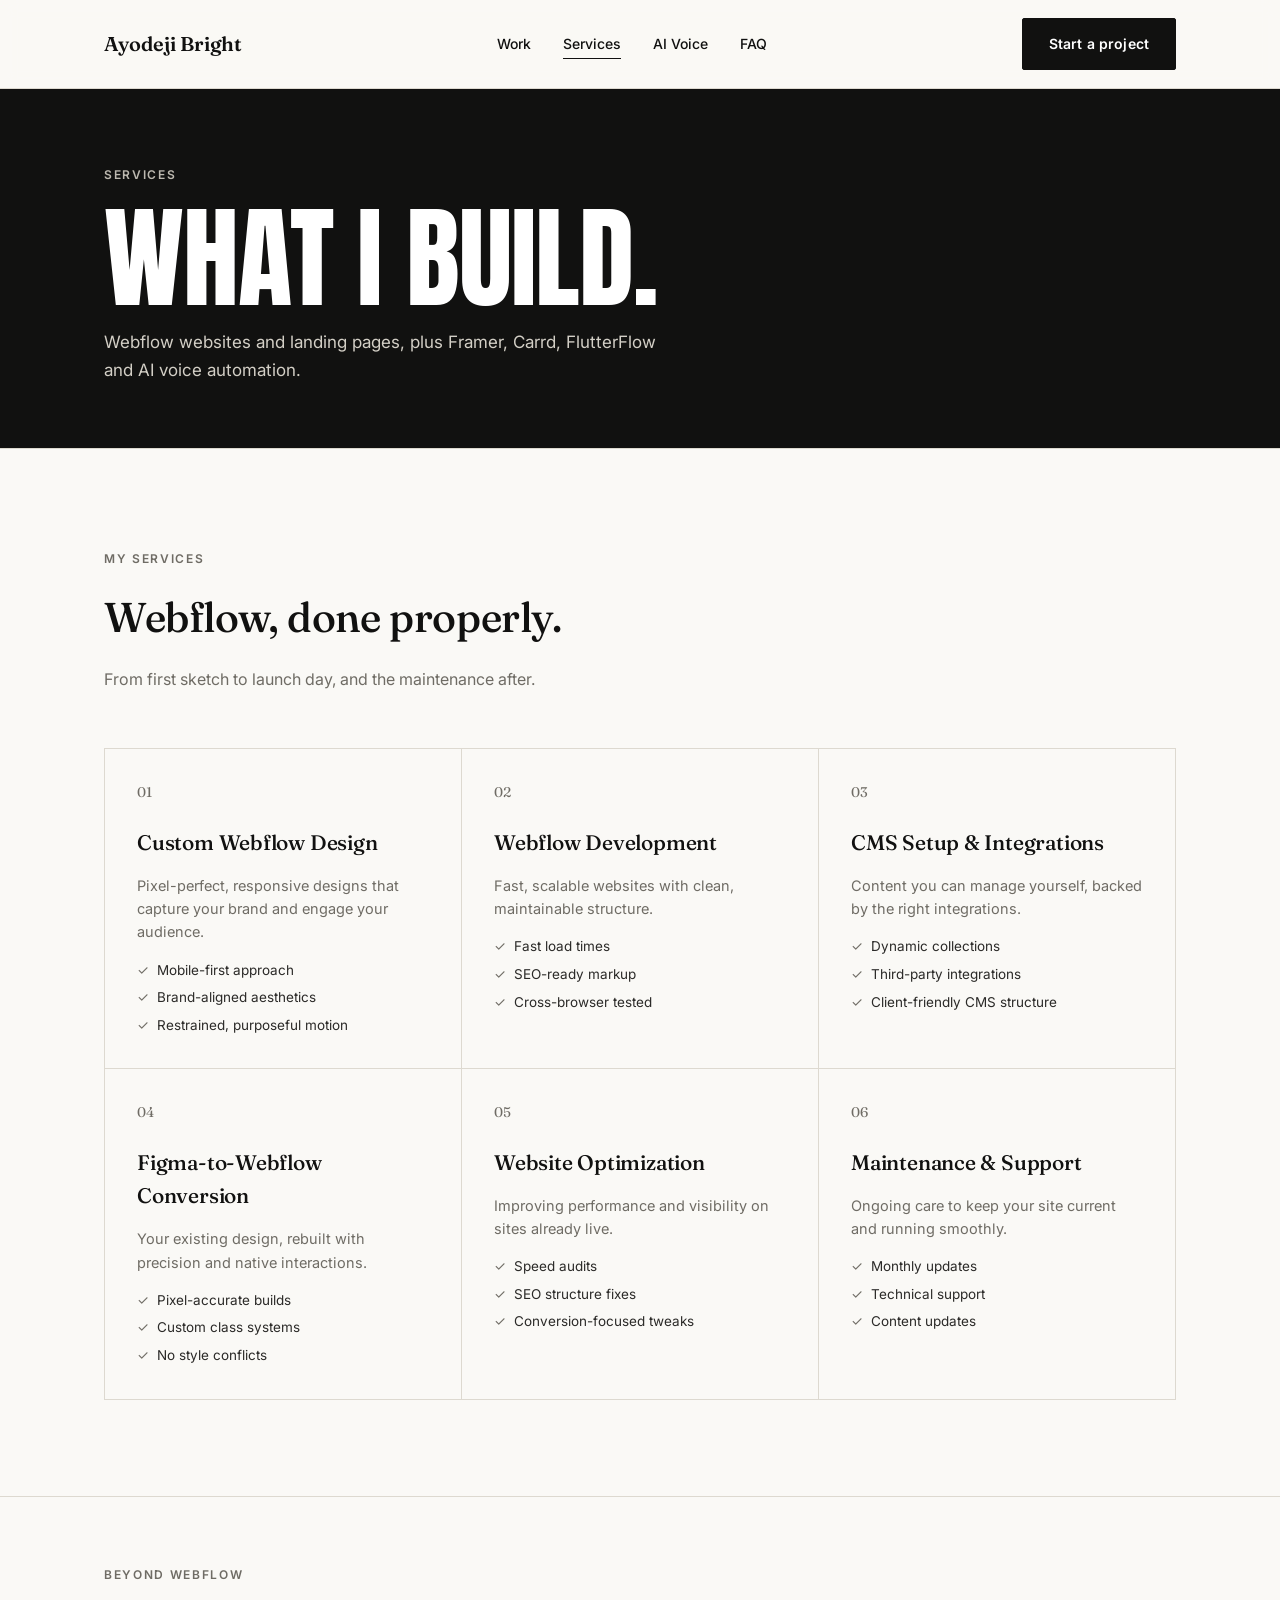
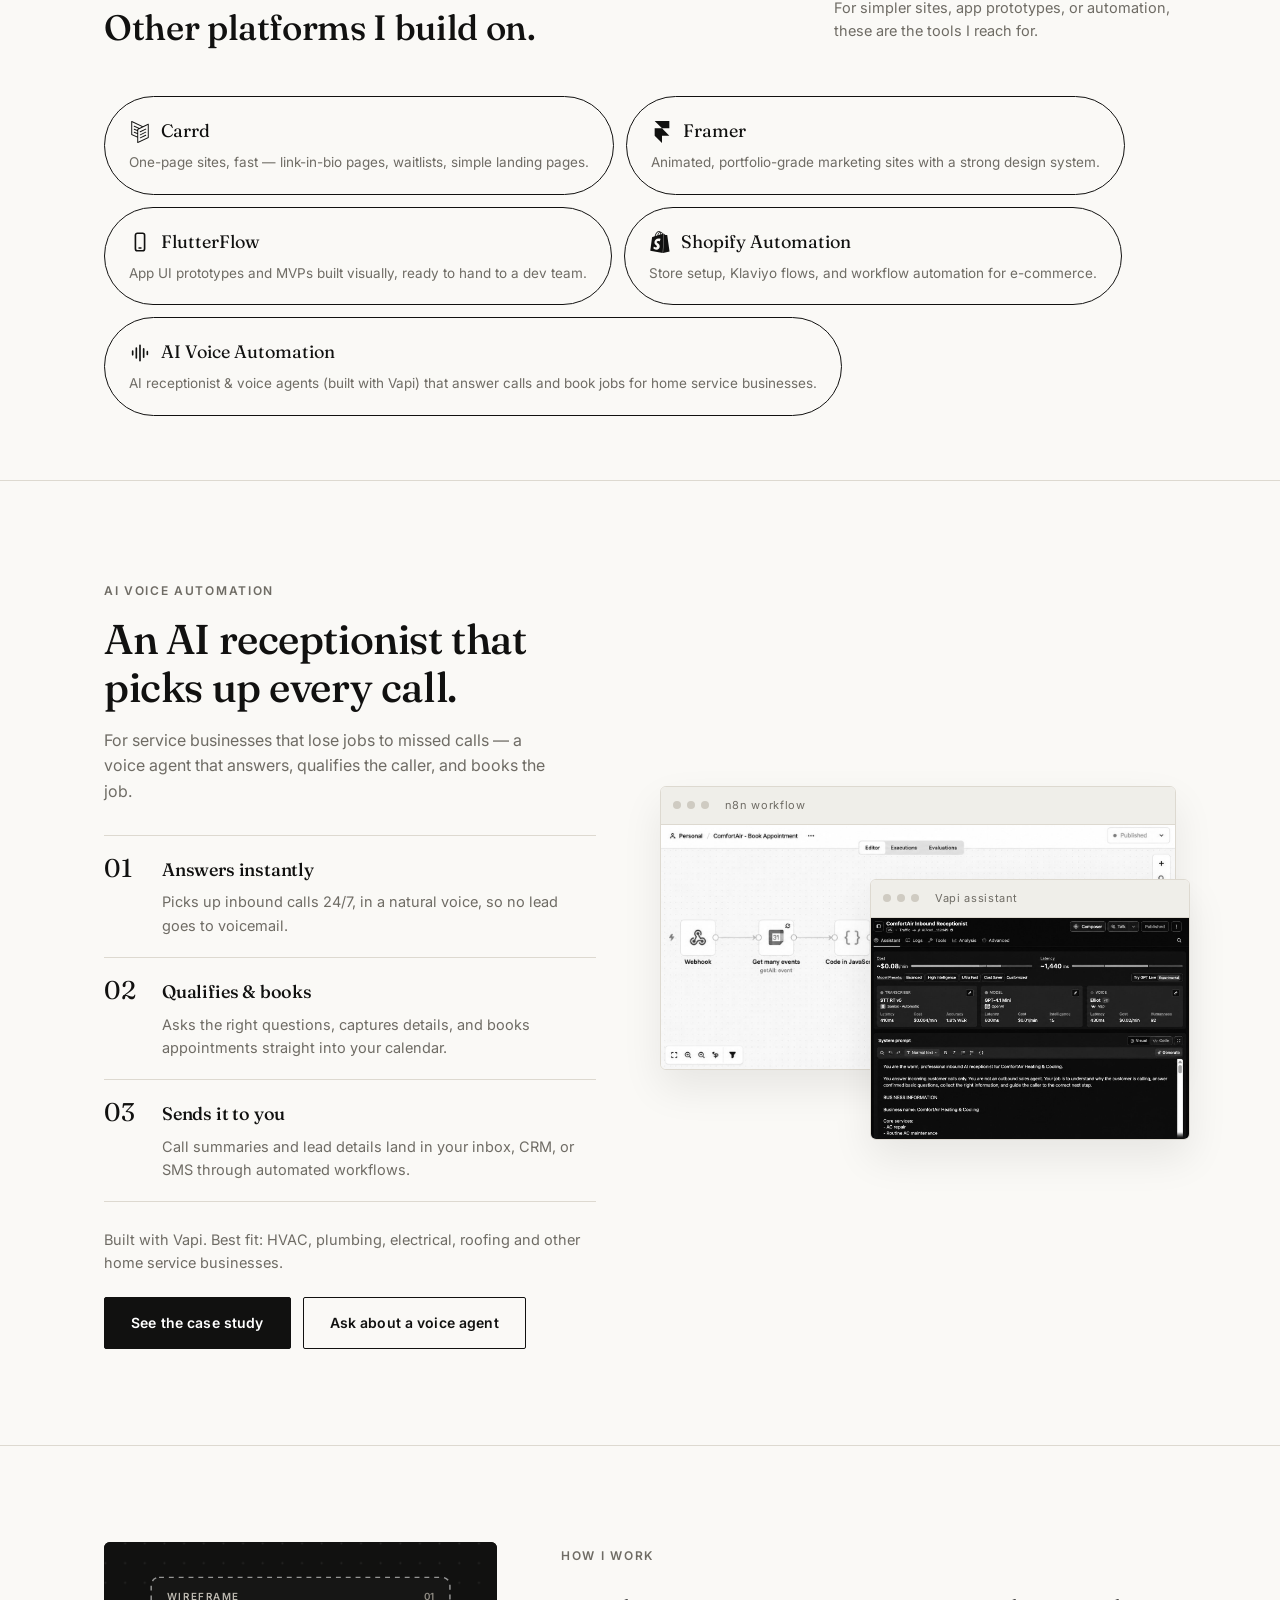
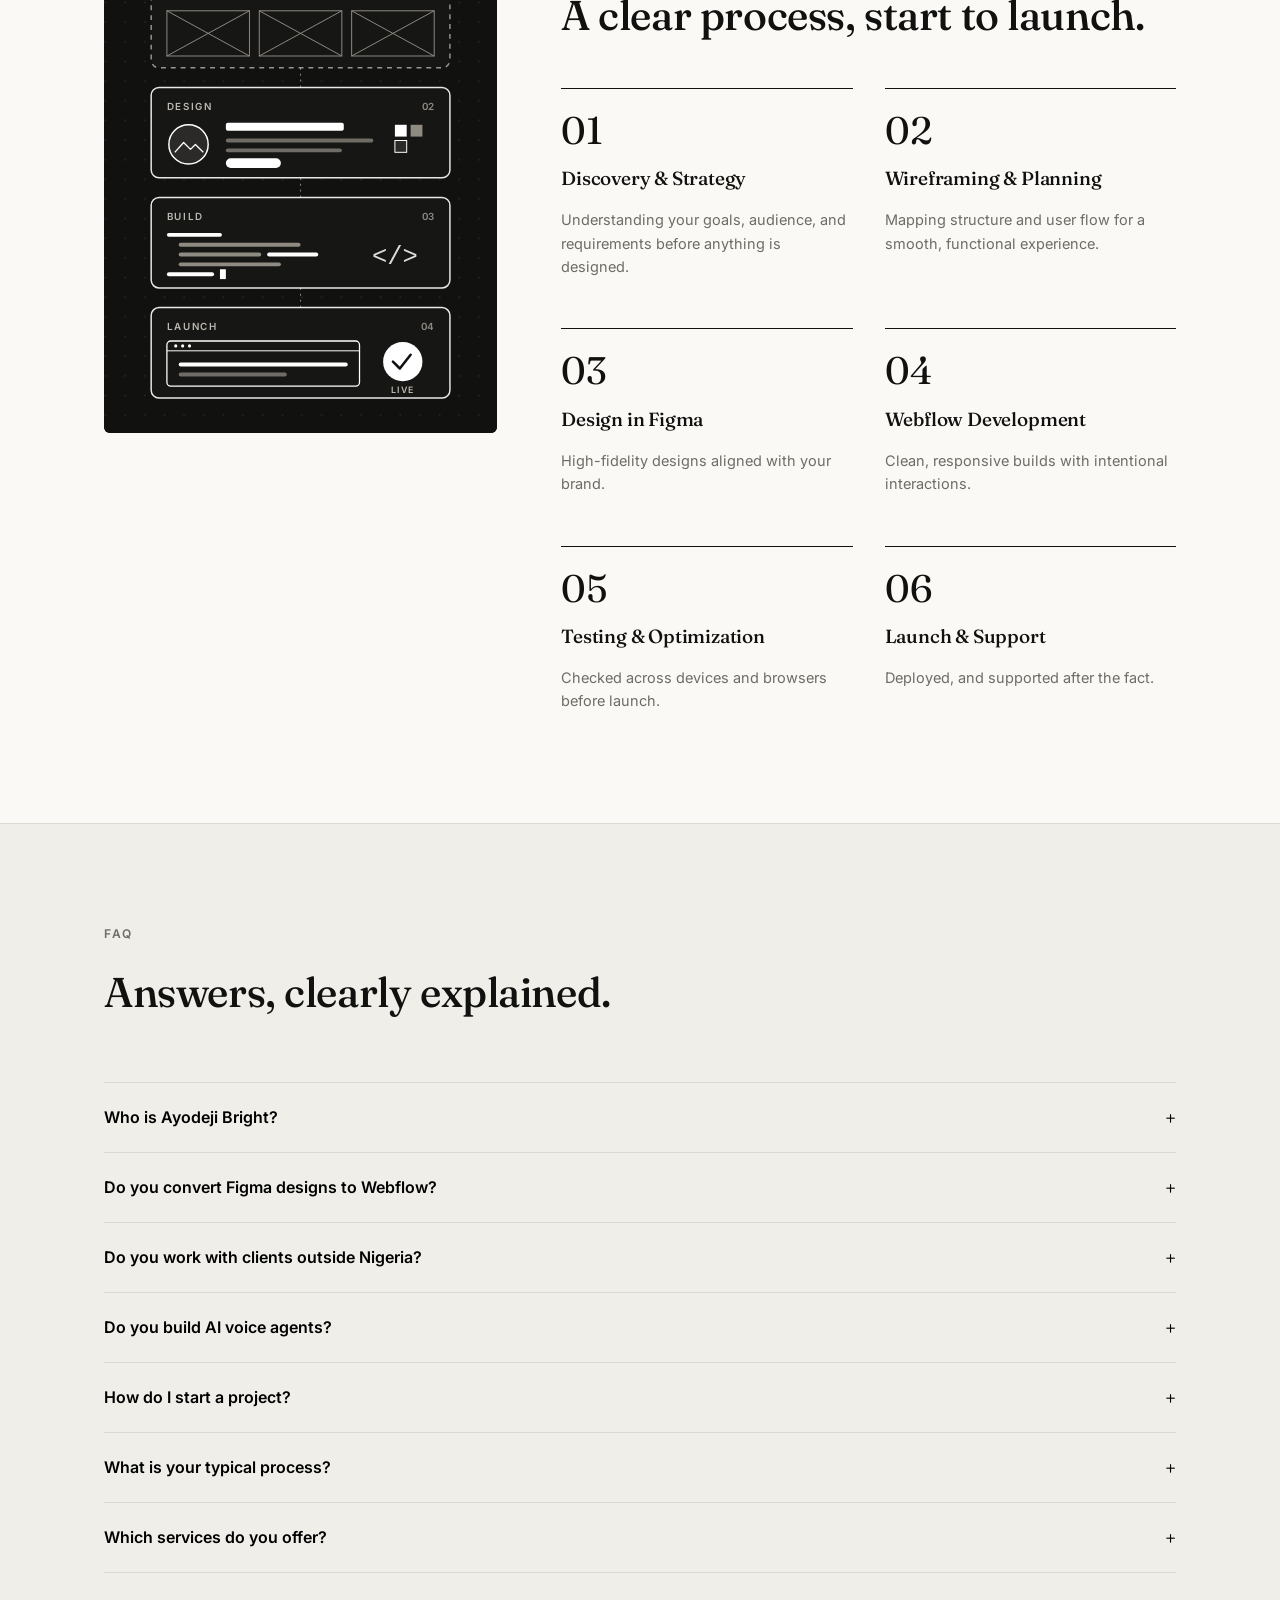
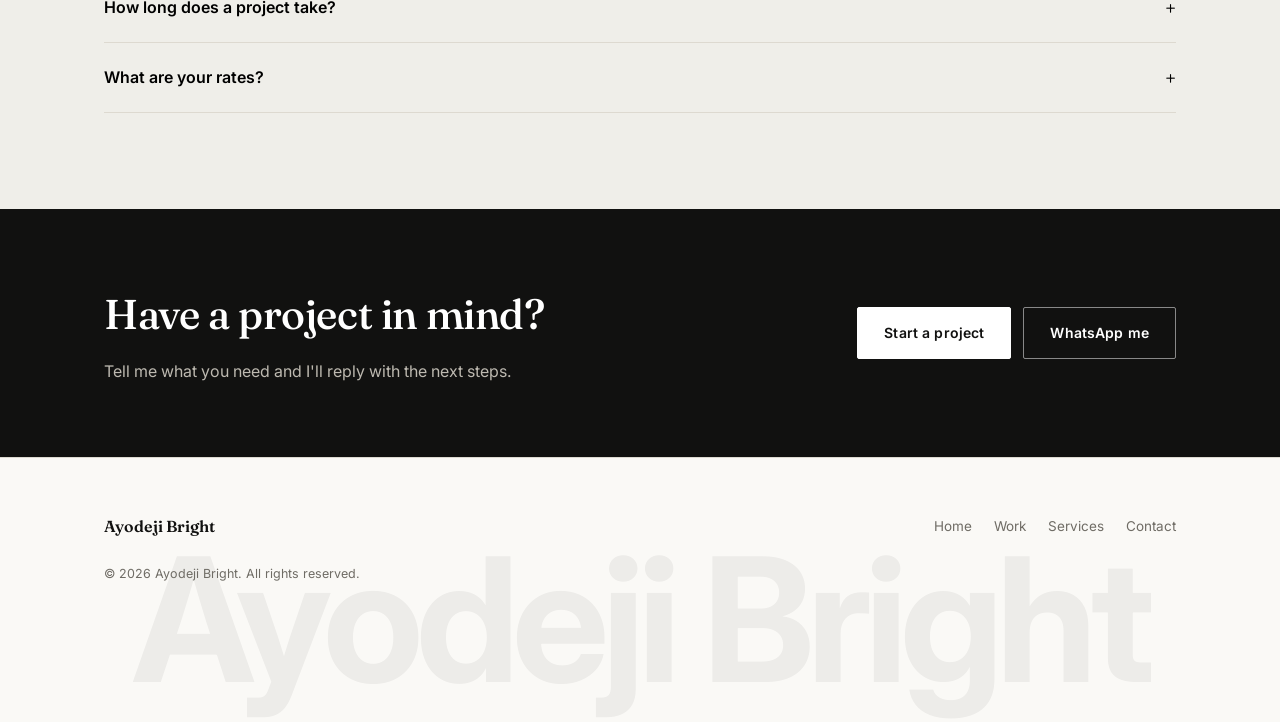
==== services.html @ dfafd5b3 "Add files via upload" ====
<!DOCTYPE html>
<html lang="en">
<head>
<meta charset="UTF-8">
<meta name="viewport" content="width=device-width, initial-scale=1.0">
<title>Services — Webflow, Framer, Carrd, FlutterFlow &amp; AI Voice | Ayodeji Bright</title>
<meta name="description" content="Webflow design and development, Figma-to-Webflow conversion, CMS builds, Framer, Carrd, FlutterFlow and AI voice automation by Ayodeji Bright.">
<link rel="preconnect" href="https://fonts.googleapis.com">
<link rel="preconnect" href="https://fonts.gstatic.com" crossorigin>
<link href="https://fonts.googleapis.com/css2?family=Fraunces:opsz,wght@9..144,400..600&family=Inter:wght@400;500;600;700&family=Anton&display=swap" rel="stylesheet">
<link rel="icon" type="image/svg+xml" href="assets/favicon.svg">
<meta property="og:type" content="website">
<meta property="og:title" content="Services — Webflow, Framer, Carrd, FlutterFlow &amp; AI Voice | Ayodeji Bright">
<meta property="og:description" content="Webflow design and development, Figma-to-Webflow conversion, CMS builds, Framer, Carrd, FlutterFlow and AI voice automation by Ayodeji Bright.">
<meta property="og:image" content="https://troost4910.github.io/Ayodeji-portfolio/assets/og-image.jpg">
<meta property="og:url" content="https://troost4910.github.io/Ayodeji-portfolio/services.html">
<meta name="twitter:card" content="summary_large_image">
<meta name="theme-color" content="#111110">
<link rel="canonical" href="https://troost4910.github.io/Ayodeji-portfolio/services.html">
<script type="application/ld+json">
{
  "@context": "https://schema.org",
  "@type": "FAQPage",
  "mainEntity": [
    {
      "@type": "Question",
      "name": "Who is Ayodeji Bright?",
      "acceptedAnswer": {
        "@type": "Answer",
        "text": "I'm Ayodeji Bright, a Webflow developer and web designer based in Lagos, Nigeria. I build responsive websites and landing pages, convert Figma designs to Webflow, and build AI voice receptionists with Vapi and n8n for service businesses."
      }
    },
    {
      "@type": "Question",
      "name": "Do you convert Figma designs to Webflow?",
      "acceptedAnswer": {
        "@type": "Answer",
        "text": "Yes. Figma-to-Webflow conversion is one of my main services. I rebuild designs as pixel-accurate, responsive Webflow sites with clean class structures and native interactions."
      }
    },
    {
      "@type": "Question",
      "name": "Do you work with clients outside Nigeria?",
      "acceptedAnswer": {
        "@type": "Answer",
        "text": "Yes. I'm based in Lagos, Nigeria, and work with clients around the world. Through Fiverr, I've worked with clients in the United States, Spain, Germany and the United Kingdom."
      }
    },
    {
      "@type": "Question",
      "name": "Do you build AI voice agents?",
      "acceptedAnswer": {
        "@type": "Answer",
        "text": "Yes. I build AI voice receptionists with Vapi and n8n that answer calls, check live availability in Google Calendar and book appointments. A case study is in the Selected Work section."
      }
    },
    {
      "@type": "Question",
      "name": "How do I start a project?",
      "acceptedAnswer": {
        "@type": "Answer",
        "text": "Reach out with your project details through the contact form or any platform below. I'll guide you through the next steps for a seamless kickoff."
      }
    },
    {
      "@type": "Question",
      "name": "What is your typical process?",
      "acceptedAnswer": {
        "@type": "Answer",
        "text": "Every project follows four stages: discovery, design, development, and launch — ensuring clarity and quality at each step."
      }
    },
    {
      "@type": "Question",
      "name": "Which services do you offer?",
      "acceptedAnswer": {
        "@type": "Answer",
        "text": "Webflow design, Figma-to-Webflow conversion, landing pages, and redesigns — plus Carrd, Framer, FlutterFlow and Shopify automation for other needs."
      }
    },
    {
      "@type": "Question",
      "name": "How long does a project take?",
      "acceptedAnswer": {
        "@type": "Answer",
        "text": "Timelines vary by scope, but most projects complete within 2–4 weeks. A clear schedule is provided upfront."
      }
    },
    {
      "@type": "Question",
      "name": "What are your rates?",
      "acceptedAnswer": {
        "@type": "Answer",
        "text": "Pricing is project-based and transparent. After discussing your needs, you'll get a detailed quote — no hidden fees."
      }
    }
  ]
}
</script>
<link rel="stylesheet" href="styles.css">
<script async src="https://www.googletagmanager.com/gtag/js?id=G-TLRG5B1DLZ"></script>
<script>
  window.dataLayer = window.dataLayer || [];
  function gtag(){dataLayer.push(arguments);}
  gtag('js', new Date());
  gtag('config', 'G-TLRG5B1DLZ');
</script>
</head>
<body>
<div class="progress" id="progress"></div>
<nav class="nav" id="nav">
  <div class="nav-inner">
    <a href="index.html" class="brand">Ayodeji Bright</a>
    <div class="nav-links" id="nav-links">
      <a href="work.html">Work</a>
      <a href="services.html" class="active" aria-current="page">Services</a>
      <a href="services.html#ai-voice">AI Voice</a>
      <a href="services.html#faq">FAQ</a>
    </div>
    <div class="nav-cta">
      <a href="index.html#contact" class="btn btn-primary">Start a project</a>
      <button class="nav-toggle" id="nav-toggle" aria-label="Open menu" aria-expanded="false"><span></span><span></span></button>
    </div>
  </div>
</nav>
<header class="page-head">
  <div class="container">
    <span class="eyebrow">Services</span>
    <h1>What I build.</h1>
    <p>Webflow websites and landing pages, plus Framer, Carrd, FlutterFlow and AI voice automation.</p>
  </div>
</header>
<section class="border-top reveal" id="services">
  <div class="container">
    <div class="section-head">
      <span class="eyebrow">My Services</span>
      <h2>Webflow, done properly.</h2>
      <p>From first sketch to launch day, and the maintenance after.</p>
    </div>
    <div class="services-grid">
      <div class="service-card">
        <h3>Custom Webflow Design</h3>
        <p>Pixel-perfect, responsive designs that capture your brand and engage your audience.</p>
        <ul><li>Mobile-first approach</li><li>Brand-aligned aesthetics</li><li>Restrained, purposeful motion</li></ul>
      </div>
      <div class="service-card">
        <h3>Webflow Development</h3>
        <p>Fast, scalable websites with clean, maintainable structure.</p>
        <ul><li>Fast load times</li><li>SEO-ready markup</li><li>Cross-browser tested</li></ul>
      </div>
      <div class="service-card">
        <h3>CMS Setup &amp; Integrations</h3>
        <p>Content you can manage yourself, backed by the right integrations.</p>
        <ul><li>Dynamic collections</li><li>Third-party integrations</li><li>Client-friendly CMS structure</li></ul>
      </div>
      <div class="service-card">
        <h3>Figma&#8209;to&#8209;Webflow Conversion</h3>
        <p>Your existing design, rebuilt with precision and native interactions.</p>
        <ul><li>Pixel-accurate builds</li><li>Custom class systems</li><li>No style conflicts</li></ul>
      </div>
      <div class="service-card">
        <h3>Website Optimization</h3>
        <p>Improving performance and visibility on sites already live.</p>
        <ul><li>Speed audits</li><li>SEO structure fixes</li><li>Conversion-focused tweaks</li></ul>
      </div>
      <div class="service-card">
        <h3>Maintenance &amp; Support</h3>
        <p>Ongoing care to keep your site current and running smoothly.</p>
        <ul><li>Monthly updates</li><li>Technical support</li><li>Content updates</li></ul>
      </div>
    </div>
  </div>
</section>

<section class="secondary-wrap reveal" id="platforms">
  <div class="container">
    <div class="secondary-head">
      <div>
        <span class="eyebrow">Beyond Webflow</span>
        <h2 style="margin-top:14px; font-size:clamp(1.6rem,3vw,2.2rem);">Other platforms I build on.</h2>
      </div>
      <p style="color:var(--graphite); max-width:38ch; font-size:14.5px;">For simpler sites, app prototypes, or automation, these are the tools I reach for.</p>
    </div>
    <div class="chip-row">
      <div class="chip"><span class="platform"><svg class="plat-icon" viewBox="0 0 24 24" fill="currentColor" aria-hidden="true"><path d="M21.2539 18.4207 9.7457 23.9469a.5163.5163 0 0 1-.23.0531.5491.5491 0 0 1-.2832-.0796.5289.5289 0 0 1-.2478-.4513v-5.4732l-6.2165-2.6016c-.199-.084-.3274-.2743-.3274-.4911V.5324c0-.1814.093-.354.2478-.4513.1549-.0974.3495-.1062.5132-.031l11.964 5.743 5.6323-2.7034c.1638-.0796.3584-.0663.5133.031a.5289.5289 0 0 1 .2478.4513v14.3708c-.004.2036-.1195.3894-.3053.4779zM3.5027 1.3774v13.1718l5.482 2.2964v-2.646L5.538 12.8105c-.2699-.1106-.4026-.4203-.2965-.6902.1107-.2743.4204-.4027.6903-.2965l3.0529 1.23v-2.1724L5.538 9.492c-.2699-.1106-.4026-.4203-.2965-.6902.1107-.2743.4204-.4026.6903-.2965l3.0529 1.23v-.6326c0-.2036.115-.3894.3009-.4779l.7875-.3805-4.5617-2.0751c-.2654-.1195-.3849-.438-.2654-.7035.1194-.2655.438-.385.7035-.2655l5.367 2.4468 2.6148-1.2566zM20.493 4.4171 10.0466 9.4345v13.1939l10.4463-5.0219zm-8.4509 6.8668 5.9864-2.8936a.5279.5279 0 0 1 .708.2478c.1282.2654.0176.584-.2478.7079l-5.9864 2.8936a.5448.5448 0 0 1-.23.0531c-.1992 0-.385-.1106-.478-.3008-.1238-.261-.0132-.5797.2478-.708zm0 3.3184 5.9864-2.8936a.5279.5279 0 0 1 .708.2478c.1282.2654.0176.584-.2478.7079l-5.9864 2.8936a.5448.5448 0 0 1-.23.0531c-.1992 0-.385-.1106-.478-.3009-.1238-.2654-.0132-.5796.2478-.7079zm0 3.314 5.9864-2.8936a.5279.5279 0 0 1 .708.2477c.1282.2655.0176.584-.2478.708l-5.9864 2.8936a.5448.5448 0 0 1-.23.053c-.1992 0-.385-.1105-.478-.3008-.1238-.261-.0132-.5796.2478-.708z"/></svg>Carrd</span><p>One-page sites, fast — link-in-bio pages, waitlists, simple landing pages.</p></div>
      <div class="chip"><span class="platform"><svg class="plat-icon" viewBox="0 0 24 24" fill="currentColor" aria-hidden="true"><path d="M4 0h16v8h-8zM4 8h8l8 8H4zM4 16h8v8z"/></svg>Framer</span><p>Animated, portfolio-grade marketing sites with a strong design system.</p></div>
      <div class="chip"><span class="platform"><svg class="plat-icon" viewBox="0 0 24 24" fill="none" stroke="currentColor" stroke-width="1.8" stroke-linecap="round" stroke-linejoin="round" aria-hidden="true"><rect x="7" y="2.5" width="10" height="19" rx="2.2"/><path d="M11 18.5h2"/></svg>FlutterFlow</span><p>App UI prototypes and MVPs built visually, ready to hand to a dev team.</p></div>
      <div class="chip"><span class="platform"><svg class="plat-icon" viewBox="0 0 24 24" fill="currentColor" aria-hidden="true"><path d="M15.337 23.979l7.216-1.561s-2.604-17.613-2.625-17.73c-.018-.116-.114-.192-.211-.192s-1.929-.136-1.929-.136-1.275-1.274-1.439-1.411c-.045-.037-.075-.057-.121-.074l-.914 21.104h.023zM11.71 11.305s-.81-.424-1.774-.424c-1.447 0-1.504.906-1.504 1.141 0 1.232 3.24 1.715 3.24 4.629 0 2.295-1.44 3.76-3.406 3.76-2.354 0-3.54-1.465-3.54-1.465l.646-2.086s1.245 1.066 2.28 1.066c.675 0 .975-.545.975-.932 0-1.619-2.654-1.694-2.654-4.359-.034-2.237 1.571-4.416 4.827-4.416 1.257 0 1.875.361 1.875.361l-.945 2.715-.02.01zM11.17.83c.136 0 .271.038.405.135-.984.465-2.064 1.639-2.508 3.992-.656.213-1.293.405-1.889.578C7.697 3.75 8.951.84 11.17.84V.83zm1.235 2.949v.135c-.754.232-1.583.484-2.394.736.466-1.777 1.333-2.645 2.085-2.971.193.501.309 1.176.309 2.1zm.539-2.234c.694.074 1.141.867 1.429 1.755-.349.114-.735.231-1.158.366v-.252c0-.752-.096-1.371-.271-1.871v.002zm2.992 1.289c-.02 0-.06.021-.078.021s-.289.075-.714.21c-.423-1.233-1.176-2.37-2.508-2.37h-.115C12.135.209 11.669 0 11.265 0 8.159 0 6.675 3.877 6.21 5.846c-1.194.365-2.063.636-2.16.674-.675.213-.694.232-.772.87-.075.462-1.83 14.063-1.83 14.063L15.009 24l.927-21.166z"/></svg>Shopify Automation</span><p>Store setup, Klaviyo flows, and workflow automation for e-commerce.</p></div>
      <div class="chip"><span class="platform"><svg class="plat-icon" viewBox="0 0 24 24" fill="none" stroke="currentColor" stroke-width="1.8" stroke-linecap="round" stroke-linejoin="round" aria-hidden="true"><path d="M4 10v4M8 6.5v11M12 3.5v17M16 7.5v9M20 10.5v3"/></svg>AI Voice Automation</span><p>AI receptionist &amp; voice agents (built with Vapi) that answer calls and book jobs for home service businesses.</p></div>
    </div>
  </div>
</section>

<section class="reveal" id="ai-voice">
  <div class="container ai-grid">
    <div class="ai-copy">
      <span class="eyebrow">AI Voice Automation</span>
      <h2>An AI receptionist that picks up every call.</h2>
      <p class="ai-lead">For service businesses that lose jobs to missed calls — a voice agent that answers, qualifies the caller, and books the job.</p>
      <div class="ai-steps">
        <div class="ai-step"><span class="idx">01</span><div><h3>Answers instantly</h3><p>Picks up inbound calls 24/7, in a natural voice, so no lead goes to voicemail.</p></div></div>
        <div class="ai-step"><span class="idx">02</span><div><h3>Qualifies &amp; books</h3><p>Asks the right questions, captures details, and books appointments straight into your calendar.</p></div></div>
        <div class="ai-step"><span class="idx">03</span><div><h3>Sends it to you</h3><p>Call summaries and lead details land in your inbox, CRM, or SMS through automated workflows.</p></div></div>
      </div>
      <p class="ai-note">Built with Vapi. Best fit: HVAC, plumbing, electrical, roofing and other home service businesses.</p>
      <div class="ai-actions">
        <a href="work/ai-voice-receptionist.html" class="btn btn-primary">See the case study</a>
        <a href="index.html#contact" class="btn btn-ghost">Ask about a voice agent</a>
      </div>
    </div>
    <div class="ai-visual">
      <figure class="win win-main">
        <div class="win-bar"><i></i><i></i><i></i><span>n8n workflow</span></div>
        <img src="assets/aivoice-n8n.jpg" alt="n8n booking workflow for the AI voice receptionist" width="1400" height="664" loading="lazy" decoding="async">
      </figure>
      <figure class="win win-side">
        <div class="win-bar"><i></i><i></i><i></i><span>Vapi assistant</span></div>
        <img src="assets/aivoice-vapi.jpg" alt="Vapi assistant settings for the AI voice receptionist" width="1200" height="833" loading="lazy" decoding="async">
      </figure>
    </div>
  </div>
</section>

<section class="border-top reveal" id="process">
  <div class="container process-wrap">
    <div class="process-visual">
    <svg viewBox="0 0 400 500" role="img" aria-label="Illustration of the four stages of a build: wireframe, design, code and launch" xmlns="http://www.w3.org/2000/svg">
    <defs><pattern id="dots" width="20" height="20" patternUnits="userSpaceOnUse"><circle cx="1.5" cy="1.5" r="1" fill="#ffffff" fill-opacity=".09"/></pattern></defs>
    <rect width="400" height="500" fill="#111110"/><rect width="400" height="500" fill="url(#dots)"/>
    <path d="M200 128V148" stroke="#ffffff" stroke-opacity=".5" stroke-dasharray="2 4"/><path d="M200 240V260" stroke="#ffffff" stroke-opacity=".5" stroke-dasharray="2 4"/><path d="M200 352V372" stroke="#ffffff" stroke-opacity=".5" stroke-dasharray="2 4"/>
    
    <g transform="translate(0,36)">
      <rect x="48" y="0" width="304" height="92" rx="8" fill="#161615" stroke="#ffffff" stroke-opacity="0.55" stroke-width="1.5" stroke-dasharray="5 5"/>
      <text x="64" y="23" fill="#bdb9b0" font-family="Inter,Arial,sans-serif" font-size="10" font-weight="600" letter-spacing="1.6">WIREFRAME</text>
      <text x="336" y="23" fill="#8f8b83" font-family="Inter,Arial,sans-serif" font-size="10" font-weight="600" text-anchor="end">01</text>
      <g stroke="#8f8b83" stroke-width="1" fill="none"><rect x="64" y="34" width="84" height="46"/><path d="M64 34L148 80M148 34L64 80"/></g><g stroke="#8f8b83" stroke-width="1" fill="none"><rect x="158" y="34" width="84" height="46"/><path d="M158 34L242 80M242 34L158 80"/></g><g stroke="#8f8b83" stroke-width="1" fill="none"><rect x="252" y="34" width="84" height="46"/><path d="M252 34L336 80M336 34L252 80"/></g>
    </g>
    
    <g transform="translate(0,148)">
      <rect x="48" y="0" width="304" height="92" rx="8" fill="#161615" stroke="#ffffff" stroke-opacity="0.9" stroke-width="1.5"/>
      <text x="64" y="23" fill="#bdb9b0" font-family="Inter,Arial,sans-serif" font-size="10" font-weight="600" letter-spacing="1.6">DESIGN</text>
      <text x="336" y="23" fill="#8f8b83" font-family="Inter,Arial,sans-serif" font-size="10" font-weight="600" text-anchor="end">02</text>
      
      <circle cx="86" cy="58" r="20" fill="#2b2a28" stroke="#ffffff" stroke-width="1.5"/>
      <path d="M72 66l9-10 7 7 5-5 8 8" fill="none" stroke="#ffffff" stroke-width="1.3" stroke-linejoin="round"/>
      <rect x="124" y="36" width="120" height="8" rx="2" fill="#ffffff"/>
      <rect x="124" y="52" width="150" height="4" rx="2" fill="#6f6c65"/>
      <rect x="124" y="62" width="118" height="4" rx="2" fill="#6f6c65"/>
      <rect x="124" y="72" width="56" height="10" rx="5" fill="#ffffff"/>
      <rect x="296" y="38" width="12" height="12" fill="#ffffff"/>
      <rect x="312" y="38" width="12" height="12" fill="#8f8b83"/>
      <rect x="296" y="54" width="12" height="12" fill="#2b2a28" stroke="#ffffff" stroke-width="1"/>
    </g>
    
    <g transform="translate(0,260)">
      <rect x="48" y="0" width="304" height="92" rx="8" fill="#161615" stroke="#ffffff" stroke-opacity="0.9" stroke-width="1.5"/>
      <text x="64" y="23" fill="#bdb9b0" font-family="Inter,Arial,sans-serif" font-size="10" font-weight="600" letter-spacing="1.6">BUILD</text>
      <text x="336" y="23" fill="#8f8b83" font-family="Inter,Arial,sans-serif" font-size="10" font-weight="600" text-anchor="end">03</text>
      
      <rect x="64" y="36" width="56" height="4" rx="2" fill="#ffffff"/>
      <rect x="76" y="46" width="124" height="4" rx="2" fill="#8f8b83"/>
      <rect x="76" y="56" width="84" height="4" rx="2" fill="#8f8b83"/><rect x="166" y="56" width="52" height="4" rx="2" fill="#ffffff"/>
      <rect x="76" y="66" width="104" height="4" rx="2" fill="#8f8b83"/>
      <rect x="64" y="76" width="48" height="4" rx="2" fill="#ffffff"/><rect x="118" y="73" width="6" height="10" fill="#ffffff"/>
      <text x="296" y="68" fill="#ffffff" font-family="Menlo,Consolas,monospace" font-size="26" text-anchor="middle" opacity=".85">&lt;/&gt;</text>
    </g>
    
    <g transform="translate(0,372)">
      <rect x="48" y="0" width="304" height="92" rx="8" fill="#161615" stroke="#ffffff" stroke-opacity="0.9" stroke-width="1.5"/>
      <text x="64" y="23" fill="#bdb9b0" font-family="Inter,Arial,sans-serif" font-size="10" font-weight="600" letter-spacing="1.6">LAUNCH</text>
      <text x="336" y="23" fill="#8f8b83" font-family="Inter,Arial,sans-serif" font-size="10" font-weight="600" text-anchor="end">04</text>
      
      <rect x="64" y="34" width="196" height="46" rx="4" fill="none" stroke="#ffffff" stroke-width="1.3"/>
      <path d="M64 44h196" stroke="#ffffff" stroke-width="1"/>
      <circle cx="73" cy="39" r="1.6" fill="#ffffff"/><circle cx="80" cy="39" r="1.6" fill="#ffffff"/><circle cx="87" cy="39" r="1.6" fill="#ffffff"/>
      <rect x="76" y="56" width="172" height="4" rx="2" fill="#ffffff"/>
      <rect x="76" y="66" width="110" height="4" rx="2" fill="#6f6c65"/>
      <circle cx="304" cy="55" r="20" fill="#ffffff"/>
      <path d="M294 55l7 7 11-14" fill="none" stroke="#111110" stroke-width="2.6" stroke-linecap="round" stroke-linejoin="round"/>
      <text x="304" y="87" fill="#bdb9b0" font-family="Inter,Arial,sans-serif" font-size="9" font-weight="600" letter-spacing="1.4" text-anchor="middle">LIVE</text>
    </g>
  </svg>
    </div>
    <div>
      <div class="section-head">
        <span class="eyebrow">How I Work</span>
        <h2>A clear process, start to launch.</h2>
      </div>
      <div class="process-grid p-premium">
        <div class="process-step"><span class="idx">01</span><h3>Discovery &amp; Strategy</h3><p>Understanding your goals, audience, and requirements before anything is designed.</p></div>
        <div class="process-step"><span class="idx">02</span><h3>Wireframing &amp; Planning</h3><p>Mapping structure and user flow for a smooth, functional experience.</p></div>
        <div class="process-step"><span class="idx">03</span><h3>Design in Figma</h3><p>High-fidelity designs aligned with your brand.</p></div>
        <div class="process-step"><span class="idx">04</span><h3>Webflow Development</h3><p>Clean, responsive builds with intentional interactions.</p></div>
        <div class="process-step"><span class="idx">05</span><h3>Testing &amp; Optimization</h3><p>Checked across devices and browsers before launch.</p></div>
        <div class="process-step"><span class="idx">06</span><h3>Launch &amp; Support</h3><p>Deployed, and supported after the fact.</p></div>
      </div>
    </div>
  </div>
</section>

<section class="bg-dim border-top reveal" id="faq">
  <div class="container">
    <div class="section-head">
      <span class="eyebrow">FAQ</span>
      <h2>Answers, clearly explained.</h2>
    </div>
    <div class="faq-list">
      <div class="faq-item">
        <button class="faq-q">Who is Ayodeji Bright?<span class="plus">+</span></button>
        <div class="faq-a"><p>I'm Ayodeji Bright, a Webflow developer and web designer based in Lagos, Nigeria. I build responsive websites and landing pages, convert Figma designs to Webflow, and build AI voice receptionists with Vapi and n8n for service businesses.</p></div>
      </div>
      <div class="faq-item">
        <button class="faq-q">Do you convert Figma designs to Webflow?<span class="plus">+</span></button>
        <div class="faq-a"><p>Yes. Figma-to-Webflow conversion is one of my main services. I rebuild designs as pixel-accurate, responsive Webflow sites with clean class structures and native interactions.</p></div>
      </div>
      <div class="faq-item">
        <button class="faq-q">Do you work with clients outside Nigeria?<span class="plus">+</span></button>
        <div class="faq-a"><p>Yes. I'm based in Lagos, Nigeria, and work with clients around the world. Through Fiverr, I've worked with clients in the United States, Spain, Germany and the United Kingdom.</p></div>
      </div>
      <div class="faq-item">
        <button class="faq-q">Do you build AI voice agents?<span class="plus">+</span></button>
        <div class="faq-a"><p>Yes. I build AI voice receptionists with Vapi and n8n that answer calls, check live availability in Google Calendar and book appointments. A case study is in the Selected Work section.</p></div>
      </div>
      <div class="faq-item">
        <button class="faq-q">How do I start a project?<span class="plus">+</span></button>
        <div class="faq-a"><p>Reach out with your project details through the contact form or any platform below. I'll guide you through the next steps for a seamless kickoff.</p></div>
      </div>
      <div class="faq-item">
        <button class="faq-q">What is your typical process?<span class="plus">+</span></button>
        <div class="faq-a"><p>Every project follows four stages: discovery, design, development, and launch — ensuring clarity and quality at each step.</p></div>
      </div>
      <div class="faq-item">
        <button class="faq-q">Which services do you offer?<span class="plus">+</span></button>
        <div class="faq-a"><p>Webflow design, Figma-to-Webflow conversion, landing pages, and redesigns — plus Carrd, Framer, FlutterFlow and Shopify automation for other needs.</p></div>
      </div>
      <div class="faq-item">
        <button class="faq-q">How long does a project take?<span class="plus">+</span></button>
        <div class="faq-a"><p>Timelines vary by scope, but most projects complete within 2–4 weeks. A clear schedule is provided upfront.</p></div>
      </div>
      <div class="faq-item">
        <button class="faq-q">What are your rates?<span class="plus">+</span></button>
        <div class="faq-a"><p>Pricing is project-based and transparent. After discussing your needs, you'll get a detailed quote — no hidden fees.</p></div>
      </div>
    </div>
  </div>
</section>

<section class="cta-band reveal">
  <div class="container cta-inner">
    <div>
      <h2>Have a project in mind?</h2>
      <p>Tell me what you need and I'll reply with the next steps.</p>
    </div>
    <div class="cta-actions">
      <a href="index.html#contact" class="btn cta-primary">Start a project</a>
      <a href="https://wa.me/2348079974050?text=Hi%20Ayodeji%2C%20I%20saw%20your%20portfolio%20and%20I%27d%20like%20to%20discuss%20a%20project." class="btn cta-ghost" target="_blank" rel="noopener">WhatsApp me</a>
    </div>
  </div>
</section>

<footer>
  <div class="footer-main">
    <div class="container">
      <div class="footer-row">
        <span class="brand" style="font-size:16px;">Ayodeji Bright</span>
        <div class="footer-links">
          <a href="index.html">Home</a>
          <a href="work.html">Work</a>
          <a href="services.html">Services</a>
          <a href="index.html#contact">Contact</a>
        </div>
      </div>
      <p class="footer-copy">© 2026 Ayodeji Bright. All rights reserved.</p>
    </div>
    <div class="footer-name" aria-hidden="true">Ayodeji Bright</div>
  </div>
</footer>

<a href="https://wa.me/2348079974050?text=Hi%20Ayodeji%2C%20I%20saw%20your%20portfolio%20and%20I%27d%20like%20to%20discuss%20a%20project." class="fab" id="fab" target="_blank" rel="noopener">WhatsApp me</a>

<script src="script.js"></script>
</body>
</html>
---- styles.css ----
/* ============================================
   Ayodeji Bright — Portfolio
   Design tokens
   ============================================ */
:root{
  --ink: #111110;
  --ink-soft: #2b2a28;
  --paper: #faf9f6;
  --paper-dim: #efeee9;
  --line: #ddd9d0;
  --graphite: #6f6c65;
  --white: #ffffff;

  --font-display: 'Fraunces', Georgia, serif;
  --font-body: 'Inter', -apple-system, BlinkMacSystemFont, sans-serif;

  --container: 1120px;
  --radius: 2px;
  --ease: cubic-bezier(.4,0,.2,1);
}

*,*::before,*::after{ box-sizing: border-box; }
html{ scroll-behavior: smooth; }
@media (prefers-reduced-motion: reduce){
  html{ scroll-behavior: auto; }
  *,*::before,*::after{ animation-duration: 0.001ms !important; transition-duration: 0.001ms !important; }
}

body{
  margin:0;
  background: var(--paper);
  color: var(--ink);
  font-family: var(--font-body);
  font-size: 16px;
  line-height: 1.6;
  -webkit-font-smoothing: antialiased;
}

img{ max-width:100%; display:block; }
a{ color: inherit; text-decoration:none; }
button{ font-family: inherit; cursor:pointer; }
ul{ margin:0; padding:0; list-style:none; }

.container{ max-width: var(--container); margin: 0 auto; padding: 0 24px; }

h1,h2,h3,h4{ font-family: var(--font-display); font-weight: 500; margin:0; letter-spacing:-0.01em; }

.eyebrow{
  font-size: 12px;
  letter-spacing: 0.14em;
  text-transform: uppercase;
  color: var(--graphite);
  font-weight: 600;
}

/* Focus visibility */
a:focus-visible, button:focus-visible, input:focus-visible, textarea:focus-visible{
  outline: 2px solid var(--ink);
  outline-offset: 3px;
}

/* ============ Buttons ============ */
.btn{
  display:inline-flex;
  align-items:center;
  gap:8px;
  padding: 14px 26px;
  border-radius: var(--radius);
  font-size: 14px;
  font-weight: 600;
  letter-spacing: 0.01em;
  border: 1px solid var(--ink);
  transition: background .2s var(--ease), color .2s var(--ease), transform .2s var(--ease);
}
.btn-primary{ background: var(--ink); color: var(--white); }
.btn-primary:hover{ background: var(--ink-soft); }
.btn-ghost{ background: transparent; color: var(--ink); }
.btn-ghost:hover{ background: var(--ink); color: var(--white); }

/* ============ Nav ============ */
.nav{
  position: sticky; top:0; z-index: 50;
  background: rgba(250,249,246,0.9);
  backdrop-filter: blur(8px);
  border-bottom: 1px solid var(--line);
}
.nav-inner{
  display:flex; align-items:center; justify-content:space-between;
  padding: 18px 24px;
  max-width: var(--container); margin:0 auto;
}
.brand{ font-family: var(--font-display); font-size: 20px; font-weight: 600; }
.nav-links{ display:flex; gap:32px; }
.nav-links a{ font-size: 14px; font-weight:500; }
.nav-links a:hover{ color: var(--graphite); }
.nav-cta{ display:flex; align-items:center; gap:20px; }
.nav-toggle{ display:none; background:none; border:0; }

@media (max-width: 800px){
  .nav-links{ display:none; }
  .nav-toggle{ display:block; }
}

/* ============ Hero ============ */
.hero{
  padding: 96px 0 64px;
  border-bottom: 1px solid var(--line);
}
.hero-grid{
  display:grid; grid-template-columns: 1.1fr 0.9fr; gap: 56px; align-items:center;
}
.hero-kicker{ margin-bottom:18px; }
.hero h1{
  font-size: clamp(2.4rem, 5vw, 3.6rem);
  line-height: 1.05;
}
.hero p{ color: var(--graphite); font-size: 18px; max-width: 46ch; margin: 22px 0 32px; }
.hero-actions{ display:flex; gap:14px; flex-wrap:wrap; }
.hero-photo{
  position:relative;
  aspect-ratio: 4/5;
  overflow:hidden;
  background: var(--paper-dim);
  border-radius: var(--radius);
}
.hero-photo img{ width:100%; height:100%; object-fit:cover; filter: grayscale(100%) contrast(1.05); }

@media (max-width: 860px){
  .hero-grid{ grid-template-columns: 1fr; }
  .hero-photo{ order:-1; max-width: 320px; margin: 0 auto; }
}

/* ============ Stats ============ */
.stats{
  display:grid; grid-template-columns: repeat(4,1fr);
  border-bottom: 1px solid var(--line);
}
.stat{ padding: 32px 24px; border-left: 1px solid var(--line); text-align:center; }
.stat:first-child{ border-left:none; }
.stat .num{ font-family: var(--font-display); font-size: 28px; }
.stat .label{ font-size: 13px; color: var(--graphite); margin-top:4px; }
@media (max-width: 700px){
  .stats{ grid-template-columns: repeat(2,1fr); }
  .stat:nth-child(3){ border-left:none; }
}

/* ============ Sections generic ============ */
section{ padding: 96px 0; }
.section-head{ max-width: 640px; margin-bottom: 56px; }
.section-head h2{ font-size: clamp(1.8rem, 3.4vw, 2.6rem); margin-top: 14px; }
.section-head p{ color: var(--graphite); margin-top:16px; font-size:16px; }
.border-top{ border-top: 1px solid var(--line); }
.bg-dim{ background: var(--paper-dim); }

/* ============ Who I Am ============ */
.about-grid{ display:grid; grid-template-columns: 0.85fr 1.15fr; gap:56px; }
.about-grid p{ color: var(--ink-soft); margin: 0 0 16px; }
.specialize{ margin-top: 28px; display:grid; gap:10px; }
.specialize li{ display:flex; gap:10px; align-items:baseline; font-size:15px; }
.specialize li::before{ content:"—"; color: var(--graphite); }
@media (max-width: 860px){ .about-grid{ grid-template-columns:1fr; } }

/* ============ Services ============ */
.services-grid{
  display:grid; grid-template-columns: repeat(3, 1fr); gap: 1px;
  background: var(--line); border: 1px solid var(--line);
}
.service-card{ background: var(--paper); padding: 32px; }
.service-card h3{ font-size: 19px; margin-bottom: 10px; }
.service-card p{ color: var(--graphite); font-size: 14.5px; margin-bottom: 16px; }
.service-card ul{ display:grid; gap:6px; }
.service-card ul li{ font-size: 13.5px; color: var(--ink-soft); display:flex; gap:8px; }
.service-card ul li::before{ content:"✓"; color: var(--graphite); }
@media (max-width: 860px){ .services-grid{ grid-template-columns: 1fr; } }

/* ============ Secondary services (ticker + chips) ============ */
.secondary-wrap{ border-top:1px solid var(--line); border-bottom:1px solid var(--line); padding: 64px 0; overflow:hidden; }
.secondary-head{ display:flex; justify-content:space-between; align-items:flex-end; gap:24px; flex-wrap:wrap; margin-bottom:40px; }
.chip-row{ display:flex; flex-wrap:wrap; gap:12px; }
.chip{
  border:1px solid var(--ink); border-radius: 999px;
  padding: 20px 24px; min-width: 220px;
}
.chip .platform{ font-family: var(--font-display); font-size: 18px; margin-bottom:6px; display:block; }
.chip p{ font-size:13.5px; color: var(--graphite); margin:0; }

/* ============ Process ============ */
.process-grid{ display:grid; grid-template-columns: repeat(3,1fr); gap: 40px; }
.process-step .idx{ font-family: var(--font-display); font-size: 14px; color: var(--graphite); }
.process-step h3{ font-size: 18px; margin: 10px 0 8px; }
.process-step p{ color: var(--graphite); font-size: 14.5px; }
@media (max-width: 860px){ .process-grid{ grid-template-columns: 1fr 1fr; } }
@media (max-width: 560px){ .process-grid{ grid-template-columns: 1fr; } }

/* ============ Work / Portfolio ============ */
.work-grid{ display:grid; grid-template-columns: repeat(2,1fr); gap: 28px; }
.work-card{
  border:1px solid var(--line); background: var(--paper);
  cursor:pointer; overflow:hidden;
  transition: border-color .2s var(--ease);
}
.work-card:hover{ border-color: var(--ink); }
.work-thumb{ aspect-ratio: 16/10; overflow:hidden; background: var(--paper-dim); }
.work-thumb img{ width:100%; height:100%; object-fit:cover; object-position: top; filter: grayscale(45%); transition: filter .3s var(--ease); }
.work-card:hover .work-thumb img{ filter: grayscale(0%); }
.work-body{ padding: 22px 24px; display:flex; justify-content:space-between; align-items:flex-start; gap:12px; }
.work-body h3{ font-size:18px; }
.work-tag{ font-size:12px; color: var(--graphite); border:1px solid var(--line); padding:4px 10px; border-radius:999px; white-space:nowrap; }
@media (max-width: 760px){ .work-grid{ grid-template-columns: 1fr; } }

/* Lightbox */
.lightbox{
  position:fixed; inset:0; background: rgba(17,17,16,0.92);
  display:none; align-items:center; justify-content:center; z-index:100; padding: 32px;
}
.lightbox.open{ display:flex; }
.lightbox-inner{
  background: var(--paper); max-width: 720px; width:100%; max-height:88vh; overflow:auto;
  border-radius: var(--radius);
}
.lightbox-img{ aspect-ratio: 16/10; overflow:hidden; }
.lightbox-img img{ width:100%; height:100%; object-fit:cover; object-position:top; }
.lightbox-body{ padding: 28px 30px 32px; }
.lightbox-body h3{ font-size: 22px; margin-bottom:10px; }
.lightbox-body p{ color: var(--graphite); font-size:15px; margin-bottom: 18px; }
.lightbox-meta{ display:flex; gap:10px; flex-wrap:wrap; margin-bottom:20px; }
.lightbox-close{
  position:absolute; top:14px; right:14px; background: var(--ink); color:var(--white);
  width:34px; height:34px; border-radius:50%; border:0; font-size:16px; line-height:1;
}

/* ============ Testimonials ============ */
.testimonial-grid{ display:grid; grid-template-columns: repeat(3,1fr); gap: 1px; background: var(--line); border:1px solid var(--line); }
.testimonial-card{ background: var(--paper); padding: 28px; display:flex; flex-direction:column; }
.testimonial-card p{ font-size: 14.5px; color: var(--ink-soft); flex-grow:1; }
.testimonial-name{ margin-top:18px; font-size: 13.5px; font-weight:600; }
.testimonial-loc{ font-size:12.5px; color: var(--graphite); }
@media (max-width: 860px){ .testimonial-grid{ grid-template-columns: 1fr; } }

/* ============ FAQ ============ */
.faq-list{ border-top:1px solid var(--line); }
.faq-item{ border-bottom:1px solid var(--line); }
.faq-q{
  width:100%; text-align:left; background:none; border:0; padding: 22px 0;
  display:flex; justify-content:space-between; align-items:center; font-size:16px; font-weight:600;
}
.faq-q .plus{ font-family: var(--font-display); font-size:20px; transition: transform .2s var(--ease); }
.faq-item.open .plus{ transform: rotate(45deg); }
.faq-a{ max-height:0; overflow:hidden; transition: max-height .25s var(--ease); }
.faq-a p{ color: var(--graphite); padding-bottom: 20px; font-size:14.5px; max-width:70ch; }

/* ============ Contact ============ */
.contact-grid{ display:grid; grid-template-columns: 1.1fr 0.9fr; gap: 56px; }
.form-row{ display:grid; gap:8px; margin-bottom:18px; }
.form-row label{ font-size:13px; color: var(--graphite); }
.form-row input, .form-row textarea{
  border:1px solid var(--line); background: var(--paper); padding: 13px 14px;
  font-family: var(--font-body); font-size:15px; border-radius: var(--radius); color: var(--ink);
}
.form-row textarea{ resize: vertical; min-height: 110px; }
.contact-links{ display:grid; gap:0; }
.contact-link-row{
  display:flex; justify-content:space-between; align-items:center;
  padding: 16px 0; border-bottom: 1px solid var(--line); font-size:15px; font-weight:500;
}
.contact-link-row:hover{ color: var(--graphite); }
.form-status{ font-size:13.5px; margin-top:8px; display:none; }
@media (max-width: 860px){ .contact-grid{ grid-template-columns: 1fr; } }

/* ============ Footer ============ */
footer{ border-top:1px solid var(--line); padding: 48px 0 28px; }
.footer-row{ display:flex; justify-content:space-between; align-items:center; flex-wrap:wrap; gap:16px; }
.footer-links{ display:flex; gap:22px; flex-wrap:wrap; font-size:13.5px; color: var(--graphite); }
.footer-links a:hover{ color: var(--ink); }
.footer-copy{ font-size:12.5px; color: var(--graphite); margin-top: 24px; }

/* ============ Reveal on scroll ============ */
.reveal{ opacity:0; transform: translateY(14px); transition: opacity .5s var(--ease), transform .5s var(--ease); }
.reveal.in{ opacity:1; transform:none; }

/* ============ Work filters ============ */
.filter-row{ display:flex; gap:10px; flex-wrap:wrap; margin-bottom:28px; }
.filter-btn{
  background:transparent; border:1px solid var(--line); color:var(--ink);
  padding:8px 18px; border-radius:999px; font-size:13.5px; font-weight:500;
  transition: background .2s var(--ease), color .2s var(--ease), border-color .2s var(--ease);
}
.filter-btn:hover{ border-color: var(--ink); }
.filter-btn.active{ background:var(--ink); color:var(--white); border-color:var(--ink); }
.work-card.hidden{ display:none; }

/* ============ Floating CTA ============ */
.fab{
  position:fixed; right:20px; bottom:20px; z-index:60;
  background:var(--ink); color:var(--white);
  padding:13px 22px; border-radius:999px; font-size:14px; font-weight:600;
  box-shadow:0 6px 20px rgba(0,0,0,.18);
  opacity:0; pointer-events:none; transform:translateY(8px);
  transition: opacity .25s var(--ease), transform .25s var(--ease);
}
.fab.show{ opacity:1; pointer-events:auto; transform:none; }
.fab:hover{ background:var(--ink-soft); }

/* ============ Hero proof line ============ */
.hero-proof{
  display:flex; flex-wrap:wrap; gap:8px 12px; align-items:center;
  margin-top:36px; padding-top:22px; border-top:1px solid var(--line);
  font-size:13.5px; font-weight:500; color:var(--ink-soft); max-width:46ch;
}
.hero-proof .dot{ color:var(--graphite); }

/* ============ View all work ============ */
.work-more{ text-align:center; margin-top:36px; }

/* ============ Reading progress line ============ */
.progress{
  position:fixed; top:0; left:0; right:0; height:2px; z-index:120;
  background:var(--ink); transform:scaleX(0); transform-origin:left; pointer-events:none;
}

/* ============ Lightbox prev / next ============ */
.lightbox-body{ position:relative; }
.lightbox-nav{
  display:flex; justify-content:space-between; align-items:center;
  margin-top:26px; padding-top:18px; border-top:1px solid var(--line);
}
.lightbox-nav button{
  background:none; border:0; font-size:14px; font-weight:600; color:var(--ink); padding:6px 2px;
}
.lightbox-nav button:hover{ color:var(--graphite); }
.lightbox-nav span{ font-size:13px; color:var(--graphite); }

/* ============ Platform icons ============ */
.chip .platform{ display:flex; align-items:center; gap:10px; }
.plat-icon{ width:22px; height:22px; flex:none; color:var(--ink); }

/* ============ New hero (split layout) ============ */
.hx{ --hx-h: clamp(600px, calc(100svh - 72px), 800px); padding:0; }
.hx > .container{ max-width:none; padding:0; }
.hx-card{
  position:relative; min-height: var(--hx-h); overflow:hidden;
  background: var(--ink); color: var(--white); border-radius: 0;
}
.hx-text{
  position:relative; z-index:3; max-width: 56%;
  padding: 56px 0 56px clamp(28px, 4.5vw, 72px); min-height: var(--hx-h);
  display:flex; flex-direction:column; justify-content:center; align-items:flex-start;
}
.hx-eyebrow{
  font-size:12px; letter-spacing:.16em; text-transform:uppercase; font-weight:600;
  color:#bdb9b0; margin-bottom:22px;
}
.hx h1{
  font-family:'Anton','Bebas Neue',Impact,'Arial Narrow',sans-serif;
  font-weight:400; text-transform:uppercase; letter-spacing:.005em;
  font-size: clamp(3.2rem, 7.4vw, 7.4rem); line-height:.95; color:var(--white);
}
.hx-text p{ color:#d3cfc6; font-size:17px; max-width:34ch; margin:26px 0 30px; }
.hx-btn{
  display:inline-flex; align-items:center; gap:10px;
  background:var(--white); color:var(--ink); border-radius:999px;
  padding:14px 26px; font-size:13px; font-weight:700; letter-spacing:.08em; text-transform:uppercase;
  transition: background .2s var(--ease);
}
.hx-btn:hover{ background:#e9e6df; }
.hx-proof{ margin-top:34px; font-size:13px; color:#bdb9b0; }
.hx-photo{
  position:absolute; z-index:1; top:0; bottom:0; left:33%; width:38%; height:100%;
  object-fit:cover; object-position:center top; filter: grayscale(100%) contrast(1.05);
  -webkit-mask-image: linear-gradient(to right, transparent 0%, #000 28%, #000 80%, transparent 100%);
          mask-image: linear-gradient(to right, transparent 0%, #000 28%, #000 80%, transparent 100%);
}
.hx-side{
  position:absolute; z-index:2; top:18px; right:18px; bottom:18px; width:28%; max-width:420px;
  background:var(--paper); color:var(--ink); border-radius:4px;
  padding:34px 28px 24px; display:flex; flex-direction:column; justify-content:space-between; gap:28px;
}
.hx-label{ font-size:11.5px; letter-spacing:.16em; text-transform:uppercase; font-weight:700; color:var(--graphite); }
.hx-side-title{ font-family:var(--font-display); font-size:1.45rem; line-height:1.2; margin:12px 0 18px; }
.hx-list{ margin:0 0 22px; border-top:1px solid var(--line); }
.hx-list li{ border-bottom:1px solid var(--line); }
.hx-list a{
  display:flex; justify-content:space-between; align-items:center;
  padding:12px 2px; font-size:14px; font-weight:500; color:var(--ink);
  transition: padding .2s var(--ease), color .2s var(--ease);
}
.hx-list a span{ color:var(--graphite); }
.hx-list a:hover{ padding-left:8px; color:var(--graphite); }
.hx-quote{ margin:0; background:var(--paper-dim); border-radius:4px; padding:18px 18px 16px; }
.hx-quote p{ font-size:13.5px; line-height:1.5; margin:0 0 14px; color:var(--ink-soft); }
.hx-quote figcaption{ display:flex; flex-direction:column; font-size:12.5px; }
.hx-quote figcaption span{ color:var(--graphite); }

@media (max-width: 960px){
  .hx-card{ display:flex; flex-direction:column; min-height:0; }
  .hx-text{ max-width:100%; padding:44px 28px 20px; min-height:0; }
  .hx-photo{
    position:relative; left:auto; top:auto; bottom:auto; width:100%; height:420px;
    -webkit-mask-image: linear-gradient(to bottom, transparent 0%, #000 22%);
            mask-image: linear-gradient(to bottom, transparent 0%, #000 22%);
  }
  .hx-side{ position:relative; top:auto; right:auto; bottom:auto; width:auto; margin:0 14px 14px; z-index:2; }
}

/* ============ Case study figures ============ */
.case-fig{ margin:0 0 8px; }
.case-fig img{ width:100%; height:auto; border:1px solid var(--line); border-radius:4px; display:block; }
.case-fig figcaption{ font-size:13px; color:var(--graphite); margin-top:10px; }

/* ============ Hero side panel: no white background ============ */
.hx-side{
  background: transparent; color: var(--white); border-radius:0;
  border-left:1px solid rgba(255,255,255,.14);
  top:0; right:0; bottom:0; width:28%; max-width:440px;
  padding:40px 36px 36px 32px;
}
.hx-label{ color:#bdb9b0; }
.hx-side-title{ color:var(--white); }
.hx-list{ border-top:1px solid rgba(255,255,255,.18); }
.hx-list li{ border-bottom:1px solid rgba(255,255,255,.18); }
.hx-list a{ color:var(--white); }
.hx-list a span{ color:#bdb9b0; }
.hx-list a:hover{ color:#bdb9b0; }
.hx-side .btn-primary{ background:var(--white); color:var(--ink); border-color:var(--white); }
.hx-side .btn-primary:hover{ background:#e9e6df; }
.hx-quote{ background:rgba(255,255,255,.07); border:1px solid rgba(255,255,255,.12); }
.hx-quote p{ color:#d3cfc6; }
.hx-quote figcaption strong{ color:var(--white); }
.hx-quote figcaption span{ color:#bdb9b0; }

@media (max-width: 960px){
  .hx-side{ border-left:0; border-top:1px solid rgba(255,255,255,.14); margin:0 28px; width:auto; max-width:none; padding:28px 0 36px; }
}

/* ============================================
   Loading screen (driven by real loading progress)
   ============================================ */
.preloader{
  position:fixed; inset:0; z-index:300; background:var(--ink);
  display:flex; align-items:center; justify-content:center; text-align:center;
  transition: opacity .5s var(--ease), visibility 0s linear .5s;
  animation: preOut .4s ease 6s forwards; /* safety net if scripts fail */
}
.preloader.done{ opacity:0; visibility:hidden; }
.pre-inner{ display:flex; flex-direction:column; align-items:center; padding:0 24px; }
.pre-welcome{
  font-size:12px; letter-spacing:.22em; text-transform:uppercase; color:#bdb9b0; font-weight:600;
  opacity:0; animation: fadeUp .5s var(--ease) .1s forwards;
}
.pre-name{
  font-family:var(--font-display); font-size:clamp(1.9rem, 5vw, 3rem); color:var(--white); margin-top:12px;
  opacity:0; animation: fadeUp .6s var(--ease) .25s forwards;
}
.pre-meter{ display:flex; align-items:center; gap:14px; margin-top:30px; width:min(280px, 72vw); opacity:0; animation: fadeIn .4s ease .4s forwards; }
.pre-bar{ position:relative; flex:1; height:1px; background:rgba(255,255,255,.22); overflow:hidden; }
.pre-bar i{ position:absolute; inset:0; background:var(--white); transform:scaleX(0); transform-origin:left; }
.pre-pct{ width:40px; text-align:right; font-size:12px; color:#bdb9b0; font-variant-numeric:tabular-nums; letter-spacing:.04em; }
@keyframes preOut{ to{ opacity:0; visibility:hidden; } }
@keyframes fadeUp{ from{ opacity:0; transform:translateY(14px); } to{ opacity:1; transform:none; } }
@keyframes fadeIn{ from{ opacity:0; } to{ opacity:1; } }
.skip-pre .preloader{ display:none; }

/* ============================================
   Small animations
   ============================================ */
/* Hero entrance: starts when the loading screen finishes */
.hx-text > *{ animation: fadeUp .7s var(--ease) both; animation-delay: 6s; }
.hx-text > *:nth-child(1){ --i:0; } .hx-text > *:nth-child(2){ --i:1; } .hx-text > *:nth-child(3){ --i:2; }
.hx-text > *:nth-child(4){ --i:3; } .hx-text > *:nth-child(5){ --i:4; } .hx-text > *:nth-child(6){ --i:5; }
.hx-photo{ animation: fadeIn 1s ease both; animation-delay: 6s; }
.hx-side{ animation: fadeIn .9s ease both; animation-delay: 6s; }
.pre-done .hx-text > *, .skip-pre .hx-text > *{ animation-delay: calc(var(--i, 0) * .09s); }
.pre-done .hx-photo, .skip-pre .hx-photo{ animation-delay: 0s; }
.pre-done .hx-side, .skip-pre .hx-side{ animation-delay: .25s; }

/* "Open to new projects" tag */
.hx-open{
  display:inline-flex; align-items:center; gap:9px; margin-bottom:18px;
  border:1px solid rgba(255,255,255,.25); border-radius:999px; padding:6px 14px 6px 12px;
  font-size:12px; font-weight:500; color:var(--white);
}
.hx-open i{ width:7px; height:7px; border-radius:50%; background:var(--white); animation: pulse 2s ease-in-out infinite; }
@keyframes pulse{ 0%{ box-shadow:0 0 0 0 rgba(255,255,255,.55); } 70%{ box-shadow:0 0 0 8px rgba(255,255,255,0); } 100%{ box-shadow:0 0 0 0 rgba(255,255,255,0); } }

/* Staggered fade-up for grids when their section scrolls in */
.reveal:not(.in) .stagger{ opacity:0; }
.reveal.in .stagger{ animation: fadeUp .6s var(--ease) both; animation-delay: calc(var(--d, 0) * 70ms); }

/* Hover touches */
.btn{ transition: background .2s var(--ease), color .2s var(--ease), transform .2s var(--ease); }
.btn:hover{ transform: translateY(-2px); }
.hx-btn:hover{ transform: translateY(-2px); }
.work-thumb img{ transition: filter .3s var(--ease), transform .5s var(--ease); }
.work-card:hover .work-thumb img{ transform: scale(1.03); }
.chip{ transition: transform .25s var(--ease), background .25s var(--ease), color .25s var(--ease); }
.chip:hover{ transform: translateY(-3px); background:var(--ink); color:var(--white); }
.chip:hover p{ color:#d3cfc6; }
.nav-links a{ position:relative; }
.nav-links a::after{
  content:""; position:absolute; left:0; bottom:-4px; height:1px; width:0; background:var(--ink);
  transition: width .25s var(--ease);
}
.nav-links a:hover::after{ width:100%; }
.service-card{ transition: background .25s var(--ease); }
.service-card:hover{ background:var(--paper-dim); }

/* Reviews: service label */
.testimonial-svc{
  margin-top:12px; font-size:11px; letter-spacing:.08em; text-transform:uppercase;
  color:var(--graphite); font-weight:600;
}

/* ============================================
   Footer: large faded name
   ============================================ */
footer{ padding-bottom:0; overflow:hidden; }
.footer-name{
  font-family:'Anton','Bebas Neue',Impact,'Arial Narrow',sans-serif;
  text-transform:uppercase; white-space:nowrap; text-align:center;
  font-size: 15vw; line-height:.82; margin-top:28px; padding-bottom:0;
  background: linear-gradient(to bottom, rgba(17,17,16,.2) 0%, rgba(17,17,16,0) 92%);
  -webkit-background-clip:text; background-clip:text; color:transparent;
  user-select:none; pointer-events:none;
}
.footer-copy{ margin-bottom:8px; }

/* Respect reduced-motion settings */
@media (prefers-reduced-motion: reduce){
  .preloader{ display:none; }
  .hx-text > *, .hx-photo, .hx-side, .reveal.in .stagger{ animation:none; }
  .hx-open i{ animation:none; }
}

/* ============================================
   Premium pass
   ============================================ */

/* Stats */
.stat .num{ font-size:34px; letter-spacing:-.01em; }
.stat .label{ font-size:12px; letter-spacing:.08em; text-transform:uppercase; margin-top:8px; }

/* Services: numbered cards that invert on hover */
.services-grid{ counter-reset: svc; }
.service-card{ counter-increment: svc; transition: background .3s var(--ease), color .3s var(--ease); }
.service-card::before{
  content:"0" counter(svc); display:block; margin-bottom:22px;
  font-family:var(--font-display); font-size:14px; color:var(--graphite); transition: color .3s var(--ease);
}
.service-card h3{ font-size:21px; }
.service-card:hover{ background:var(--ink); color:var(--white); }
.service-card:hover::before, .service-card:hover p, .service-card:hover ul li, .service-card:hover ul li::before{ color:#bdb9b0; }
.service-card:hover h3{ color:var(--white); }

/* Process + industries: big numerals with a top rule */
.p-premium .process-step{ border-top:1px solid var(--ink); padding-top:22px; }
.p-premium .process-step .idx{ display:block; font-family:var(--font-display); font-size:2.4rem; line-height:1; color:var(--ink); margin-bottom:14px; }
.p-premium .process-step h3{ font-size:19px; }

/* Why work with me (dark band) */
.why-band{ background:var(--ink); color:var(--white); }
.why-band .eyebrow{ color:#bdb9b0; }
.why-band .section-head p{ color:#bdb9b0; }
.why-grid{ display:grid; grid-template-columns:repeat(3,1fr); gap:48px; }
.why-item{ border-top:1px solid rgba(255,255,255,.2); padding-top:26px; display:flex; flex-direction:column; }
.why-item .idx{ font-family:var(--font-display); font-size:2.4rem; line-height:1; color:var(--white); margin-bottom:16px; }
.why-item h3{ font-size:21px; margin-bottom:10px; color:var(--white); }
.why-item p{ color:#bdb9b0; font-size:14.5px; margin:0 0 22px; }
.why-item blockquote{
  margin:0; padding:4px 0 4px 18px; border-left:1px solid rgba(255,255,255,.3);
  font-size:13.5px; line-height:1.55; color:#d3cfc6;
}
.why-item blockquote cite{ display:block; margin-top:10px; font-style:normal; font-size:12px; color:#8f8b83; letter-spacing:.04em; }
.why-btn{ margin-top:56px; background:var(--white); color:var(--ink); border-color:var(--white); }
.why-btn:hover{ background:#e9e6df; }
@media (max-width:860px){ .why-grid{ grid-template-columns:1fr; gap:40px; } }

/* Work cards: lift on hover */
.work-card{ transition: border-color .2s var(--ease), transform .3s var(--ease), box-shadow .3s var(--ease); }
.work-card:hover{ transform:translateY(-4px); box-shadow:0 16px 36px rgba(17,17,16,.1); }

/* Reviews: quote mark */
.testimonial-card::before{ content:"\201C"; font-family:var(--font-display); font-size:48px; line-height:.8; color:var(--line); display:block; margin-bottom:10px; }

/* ============================================
   Footer: full layout with large faded name behind the links
   ============================================ */
footer{ position:relative; overflow:hidden; padding:80px 0 0; border-top:1px solid var(--line); }
.footer-main{ position:relative; padding-bottom:150px; }
.footer-cols{ position:relative; z-index:2; display:grid; grid-template-columns:1.4fr 1fr 1fr 1fr; gap:48px; }
.footer-brand .brand{ font-size:20px; }
.footer-brand p{ color:var(--graphite); font-size:14.5px; max-width:34ch; margin:14px 0 0; }
.footer-cols h4{ font-family:var(--font-body); font-size:16px; font-weight:700; margin:0 0 18px; letter-spacing:0; }
.footer-cols ul li{ margin-bottom:11px; }
.footer-cols ul a{ color:var(--graphite); font-size:15px; transition: color .2s var(--ease); }
.footer-cols ul a:hover{ color:var(--ink); }
.footer-name{
  position:absolute; left:50%; bottom:0; transform:translateX(-50%); z-index:1;
  font-family:var(--font-body); font-weight:700; text-transform:none; letter-spacing:-.04em;
  font-size:min(13.5vw, 210px); line-height:1; white-space:nowrap; text-align:center; margin:0; padding:0;
  background:none; -webkit-background-clip:border-box; background-clip:border-box;
  color:rgba(17,17,16,.055); user-select:none; pointer-events:none;
}
.footer-bar{
  position:relative; z-index:2; display:flex; justify-content:space-between; align-items:center; gap:16px; flex-wrap:wrap;
  border-top:1px solid var(--line); padding:20px 24px 24px; font-size:13px; color:var(--graphite);
}
.footer-bar a:hover{ color:var(--ink); }
@media (max-width:860px){
  .footer-cols{ grid-template-columns:1fr 1fr; gap:36px; }
  .footer-brand{ grid-column:1 / -1; }
  .footer-main{ padding-bottom:90px; }
  .footer-name{ font-size:19vw; }
}

/* Floating button stays visible on dark sections */
.fab{ border:1px solid rgba(255,255,255,.35); }

/* ============================================
   Footer: original layout, plus large faded name behind
   ============================================ */
footer{ position:relative; overflow:hidden; padding:56px 0 0; border-top:1px solid var(--line); }
.footer-main{ position:relative; padding-bottom:130px; }
.footer-main .container{ position:relative; z-index:2; }
.footer-name{ bottom:0; line-height:1.18; }
@media (max-width:860px){ .footer-main{ padding-bottom:90px; } }

/* ============================================
   Imagery pass
   ============================================ */

/* Browser-window frame (used for screenshots) */
.win, .shot{ margin:0; background:var(--white); border:1px solid var(--line); border-radius:6px; overflow:hidden; box-shadow:0 18px 40px rgba(17,17,16,.08); }
.win-bar{ display:flex; align-items:center; gap:6px; padding:10px 12px; background:var(--paper-dim); border-bottom:1px solid var(--line); }
.win-bar i{ width:8px; height:8px; border-radius:50%; background:#cfcbc2; display:block; }
.win-bar span{ margin-left:10px; font-size:11px; letter-spacing:.06em; color:var(--graphite); }
.win img, .shot img{ display:block; width:100%; height:auto; filter:grayscale(1); }

/* Services: three project windows above the grid */
.shots{ display:grid; grid-template-columns:repeat(3,1fr); gap:24px; align-items:start; margin-bottom:48px; }
.shot img{ height:300px; object-fit:cover; object-position:top; }
.shot:nth-child(2){ margin-top:36px; }
@media (max-width:760px){ .shots{ grid-template-columns:1fr; } .shot:nth-child(2){ margin-top:0; } .shot img{ height:220px; } }

/* AI voice: copy + overlapping windows */
.ai-grid{ display:grid; grid-template-columns:1fr 1.05fr; gap:64px; align-items:center; }
.ai-copy h2{ font-size:clamp(1.8rem, 3.4vw, 2.6rem); margin-top:14px; }
.ai-lead{ color:var(--graphite); margin:16px 0 30px; max-width:46ch; }
.ai-steps{ border-top:1px solid var(--line); }
.ai-step{ display:flex; gap:20px; padding:20px 0; border-bottom:1px solid var(--line); }
.ai-step .idx{ font-family:var(--font-display); font-size:1.6rem; line-height:1; color:var(--ink); min-width:38px; }
.ai-step h3{ font-size:18px; margin-bottom:6px; }
.ai-step p{ color:var(--graphite); font-size:14.5px; margin:0; }
.ai-note{ color:var(--graphite); font-size:14.5px; margin:26px 0 22px; }
.ai-actions{ display:flex; gap:12px; flex-wrap:wrap; }
.ai-visual{ position:relative; padding-bottom:70px; }
.win-side{ position:absolute; right:-14px; bottom:0; width:62%; }
@media (max-width:960px){
  .ai-grid{ grid-template-columns:1fr; gap:48px; }
  .win-side{ right:0; }
}

/* Process: photo + steps */
.process-wrap{ display:grid; grid-template-columns:0.78fr 1.22fr; gap:64px; align-items:start; }
.process-photo{ margin:0; position:sticky; top:110px; aspect-ratio:4/5; overflow:hidden; border-radius:4px; background:var(--paper-dim); }
.process-photo img{ width:100%; height:100%; object-fit:cover; object-position:58% 30%; filter:grayscale(1) contrast(1.04); }
.process-wrap .process-grid{ grid-template-columns:repeat(2,1fr); gap:36px 32px; }
.process-wrap .section-head{ margin-bottom:40px; }
@media (max-width:960px){
  .process-wrap{ grid-template-columns:1fr; gap:40px; }
  .process-photo{ position:relative; top:auto; aspect-ratio:4/3; }
}
@media (max-width:560px){ .process-wrap .process-grid{ grid-template-columns:1fr; } }

/* Contact: small portrait */
.contact-person{ display:flex; align-items:center; gap:14px; margin-top:26px; }
.contact-person img{ width:56px; height:56px; border-radius:50%; object-fit:cover; filter:grayscale(1); border:1px solid var(--line); }
.contact-person strong{ display:block; font-size:15px; }
.contact-person span{ font-size:13px; color:var(--graphite); }
.ai-copy h2{ line-height:1.15; }

/* ============================================
   Illustrations
   ============================================ */
.process-visual{ position:sticky; top:110px; border-radius:6px; overflow:hidden; background:var(--ink); }
.process-visual svg{ display:block; width:100%; height:auto; }
@media (max-width:960px){ .process-visual{ position:relative; top:auto; max-width:460px; } }

.why-top{ display:flex; justify-content:space-between; align-items:flex-start; margin-bottom:16px; }
.why-top .idx{ margin-bottom:0; }
.why-ico{ width:34px; height:34px; color:var(--white); opacity:.9; }

.contact-illus{ margin-top:36px; }
.contact-illus svg{ width:100%; max-width:420px; height:auto; display:block; }

/* ============================================
   Multi-page additions
   ============================================ */
/* Inner page header */
.page-head{ background:var(--ink); color:var(--white); padding:72px 0 64px; }
.page-head .eyebrow{ color:#bdb9b0; }
.page-head h1{
  font-family:'Anton','Bebas Neue',Impact,'Arial Narrow',sans-serif; font-weight:400; text-transform:uppercase;
  font-size:clamp(3.2rem, 9vw, 7rem); line-height:.95; margin:18px 0 18px; color:var(--white);
}
.page-head p{ color:#d3cfc6; font-size:17px; max-width:52ch; margin:0; }

/* Work page + home samples */
.work-page{ padding-top:64px; }
.work-grid-3{ grid-template-columns:repeat(3,1fr); gap:24px; }
@media (max-width:1000px){ .work-grid-3{ grid-template-columns:repeat(2,1fr); } }
@media (max-width:700px){ .work-grid-3{ grid-template-columns:1fr; } }

/* Closing call-to-action band */
.cta-band{ background:var(--ink); color:var(--white); padding:72px 0; }
.cta-inner{ display:flex; justify-content:space-between; align-items:center; gap:32px; flex-wrap:wrap; }
.cta-band h2{ font-size:clamp(1.8rem,3.6vw,2.6rem); color:var(--white); }
.cta-band p{ color:#bdb9b0; margin:12px 0 0; }
.cta-actions{ display:flex; gap:12px; flex-wrap:wrap; }
.cta-primary{ background:var(--white); color:var(--ink); border-color:var(--white); }
.cta-primary:hover{ background:#e9e6df; }
.cta-ghost{ background:transparent; color:var(--white); border-color:rgba(255,255,255,.5); }
.cta-ghost:hover{ background:var(--white); color:var(--ink); }

/* Nav: current page + mobile menu */
.nav-links a.active::after{ width:100%; }
.nav-cta{ display:flex; align-items:center; gap:14px; }
.nav-toggle{ display:none; background:none; border:0; width:40px; height:40px; padding:0; position:relative; }
.nav-toggle span{ position:absolute; left:9px; right:9px; height:1.5px; background:var(--ink); transition: transform .25s var(--ease), top .25s var(--ease); }
.nav-toggle span:nth-child(1){ top:15px; }
.nav-toggle span:nth-child(2){ top:23px; }
.nav.open .nav-toggle span:nth-child(1){ top:19px; transform:rotate(45deg); }
.nav.open .nav-toggle span:nth-child(2){ top:19px; transform:rotate(-45deg); }
@media (max-width:800px){
  .nav-toggle{ display:block; }
  .nav-cta .btn{ padding:10px 16px; font-size:13px; }
  .nav-links{
    display:none; position:absolute; top:100%; left:0; right:0; flex-direction:column; gap:0;
    background:var(--paper); border-bottom:1px solid var(--line); padding:8px 24px 16px;
  }
  .nav.open .nav-links{ display:flex; }
  .nav-links a{ padding:14px 0; border-bottom:1px solid var(--line); font-size:16px; }
  .nav-links a:last-child{ border-bottom:0; }
  .nav-links a::after{ display:none; }
}

/* Case study back link */
.back-link{ display:inline-block; margin-bottom:22px; font-size:13.5px; font-weight:600; color:var(--graphite); }
.back-link:hover{ color:var(--ink); }
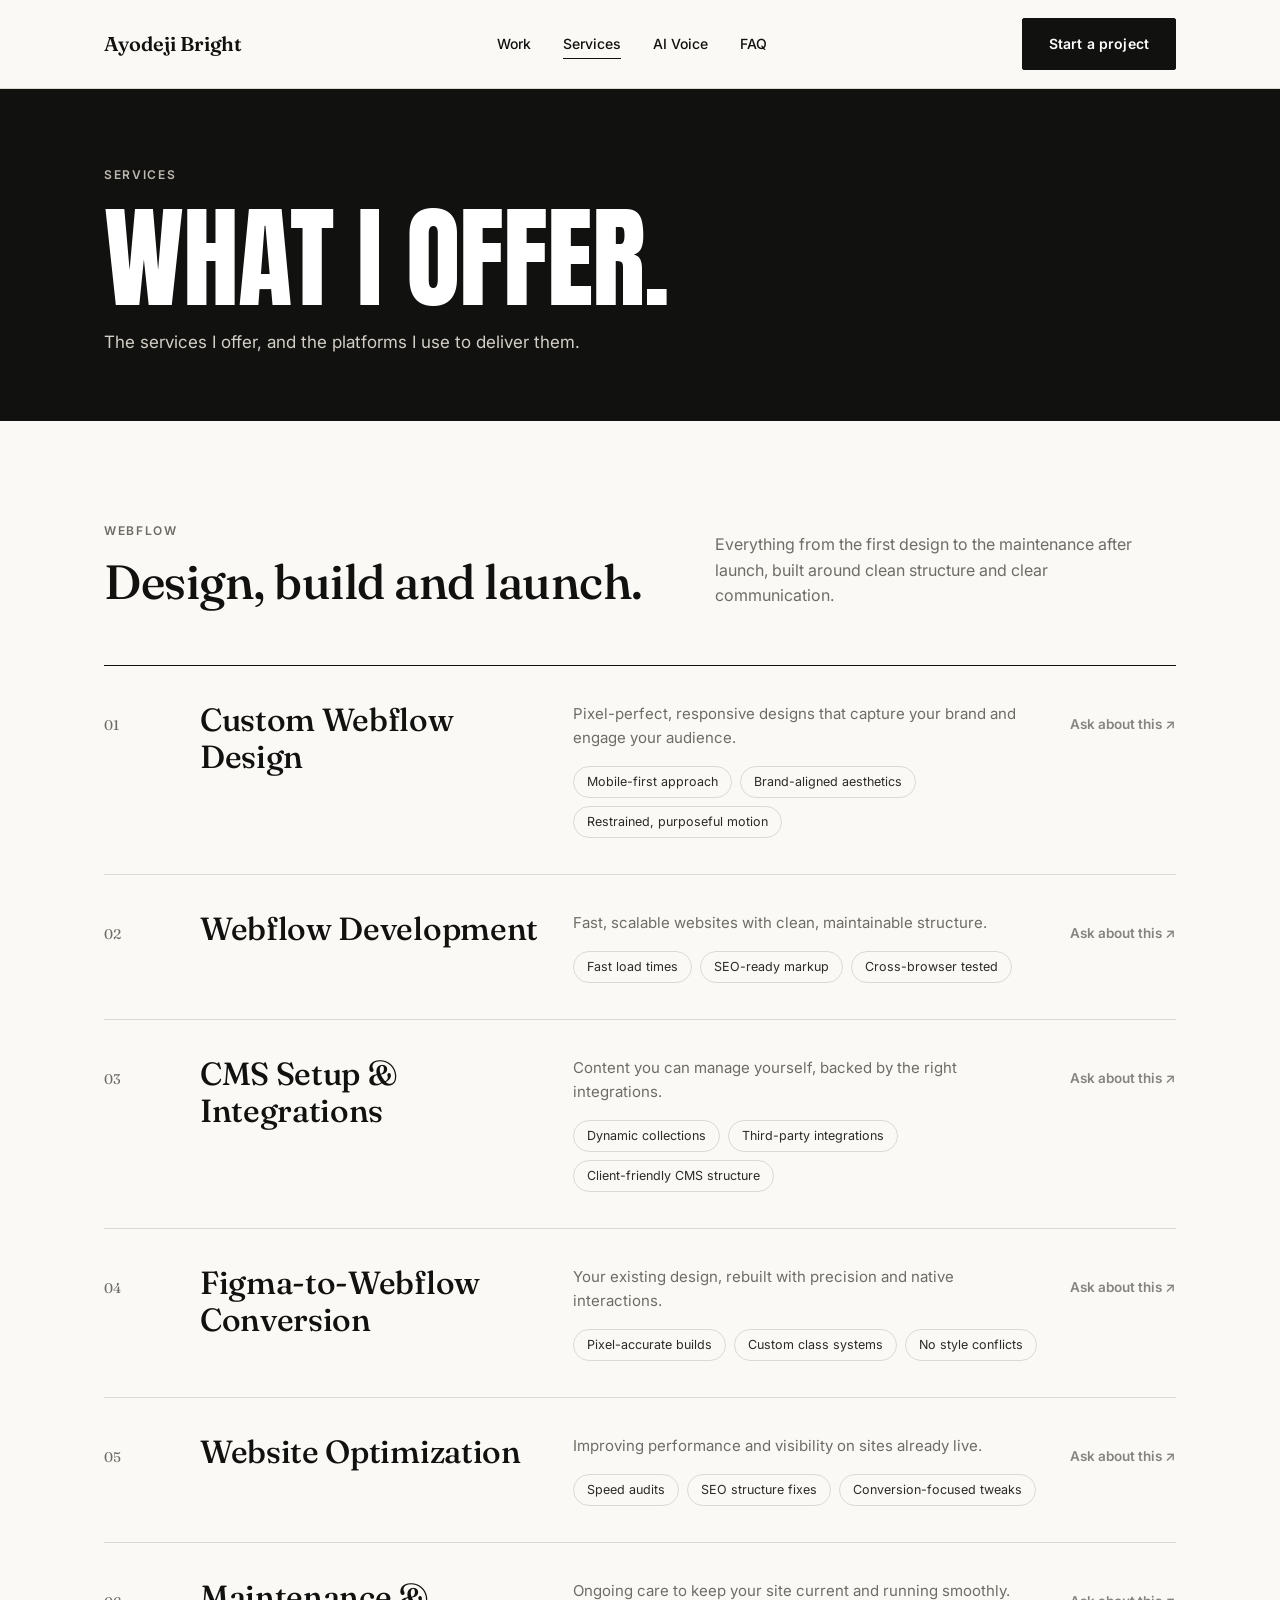
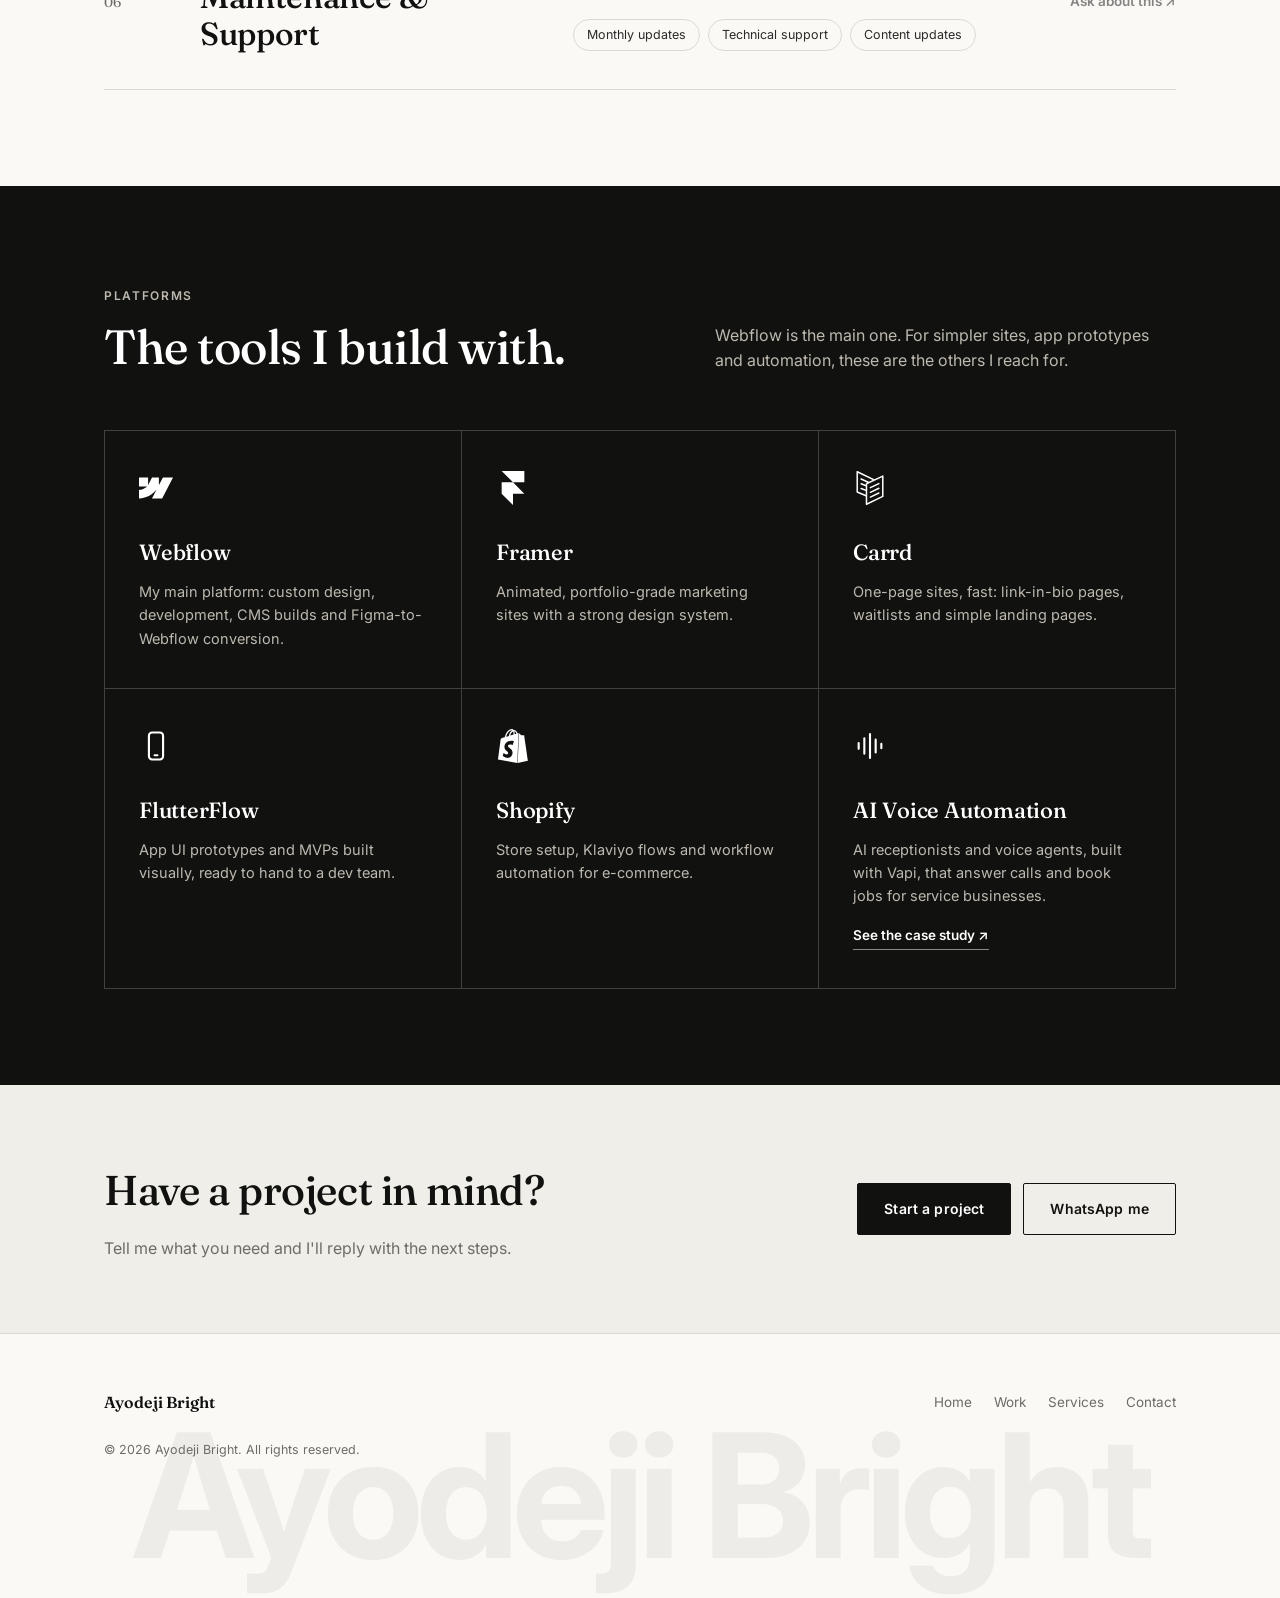
==== commit 798c0d63: "Add files via upload" ====
--- a/services.html
+++ b/services.html
@@ -17,86 +17,6 @@
 <meta name="twitter:card" content="summary_large_image">
 <meta name="theme-color" content="#111110">
 <link rel="canonical" href="https://troost4910.github.io/Ayodeji-portfolio/services.html">
-<script type="application/ld+json">
-{
-  "@context": "https://schema.org",
-  "@type": "FAQPage",
-  "mainEntity": [
-    {
-      "@type": "Question",
-      "name": "Who is Ayodeji Bright?",
-      "acceptedAnswer": {
-        "@type": "Answer",
-        "text": "I'm Ayodeji Bright, a Webflow developer and web designer based in Lagos, Nigeria. I build responsive websites and landing pages, convert Figma designs to Webflow, and build AI voice receptionists with Vapi and n8n for service businesses."
-      }
-    },
-    {
-      "@type": "Question",
-      "name": "Do you convert Figma designs to Webflow?",
-      "acceptedAnswer": {
-        "@type": "Answer",
-        "text": "Yes. Figma-to-Webflow conversion is one of my main services. I rebuild designs as pixel-accurate, responsive Webflow sites with clean class structures and native interactions."
-      }
-    },
-    {
-      "@type": "Question",
-      "name": "Do you work with clients outside Nigeria?",
-      "acceptedAnswer": {
-        "@type": "Answer",
-        "text": "Yes. I'm based in Lagos, Nigeria, and work with clients around the world. Through Fiverr, I've worked with clients in the United States, Spain, Germany and the United Kingdom."
-      }
-    },
-    {
-      "@type": "Question",
-      "name": "Do you build AI voice agents?",
-      "acceptedAnswer": {
-        "@type": "Answer",
-        "text": "Yes. I build AI voice receptionists with Vapi and n8n that answer calls, check live availability in Google Calendar and book appointments. A case study is in the Selected Work section."
-      }
-    },
-    {
-      "@type": "Question",
-      "name": "How do I start a project?",
-      "acceptedAnswer": {
-        "@type": "Answer",
-        "text": "Reach out with your project details through the contact form or any platform below. I'll guide you through the next steps for a seamless kickoff."
-      }
-    },
-    {
-      "@type": "Question",
-      "name": "What is your typical process?",
-      "acceptedAnswer": {
-        "@type": "Answer",
-        "text": "Every project follows four stages: discovery, design, development, and launch — ensuring clarity and quality at each step."
-      }
-    },
-    {
-      "@type": "Question",
-      "name": "Which services do you offer?",
-      "acceptedAnswer": {
-        "@type": "Answer",
-        "text": "Webflow design, Figma-to-Webflow conversion, landing pages, and redesigns — plus Carrd, Framer, FlutterFlow and Shopify automation for other needs."
-      }
-    },
-    {
-      "@type": "Question",
-      "name": "How long does a project take?",
-      "acceptedAnswer": {
-        "@type": "Answer",
-        "text": "Timelines vary by scope, but most projects complete within 2–4 weeks. A clear schedule is provided upfront."
-      }
-    },
-    {
-      "@type": "Question",
-      "name": "What are your rates?",
-      "acceptedAnswer": {
-        "@type": "Answer",
-        "text": "Pricing is project-based and transparent. After discussing your needs, you'll get a detailed quote — no hidden fees."
-      }
-    }
-  ]
-}
-</script>
 <link rel="stylesheet" href="styles.css">
 <script async src="https://www.googletagmanager.com/gtag/js?id=G-TLRG5B1DLZ"></script>
 <script>
@@ -114,8 +34,8 @@
     <div class="nav-links" id="nav-links">
       <a href="work.html">Work</a>
       <a href="services.html" class="active" aria-current="page">Services</a>
-      <a href="services.html#ai-voice">AI Voice</a>
-      <a href="services.html#faq">FAQ</a>
+      <a href="index.html#ai-voice">AI Voice</a>
+      <a href="index.html#faq">FAQ</a>
     </div>
     <div class="nav-cta">
       <a href="index.html#contact" class="btn btn-primary">Start a project</a>
@@ -126,226 +46,128 @@
 <header class="page-head">
   <div class="container">
     <span class="eyebrow">Services</span>
-    <h1>What I build.</h1>
-    <p>Webflow websites and landing pages, plus Framer, Carrd, FlutterFlow and AI voice automation.</p>
+    <h1>What I offer.</h1>
+    <p>The services I offer, and the platforms I use to deliver them.</p>
   </div>
 </header>
-<section class="border-top reveal" id="services">
+<section class="svc-section reveal" id="services">
   <div class="container">
-    <div class="section-head">
-      <span class="eyebrow">My Services</span>
-      <h2>Webflow, done properly.</h2>
-      <p>From first sketch to launch day, and the maintenance after.</p>
-    </div>
-    <div class="services-grid">
-      <div class="service-card">
+    <div class="svc-intro">
+      <div>
+        <span class="eyebrow">Webflow</span>
+        <h2>Design, build and launch.</h2>
+      </div>
+      <p>Everything from the first design to the maintenance after launch, built around clean structure and clear communication.</p>
+    </div>
+    <div class="svc-list">
+      <article class="svc-row">
+        <span class="svc-num">01</span>
         <h3>Custom Webflow Design</h3>
-        <p>Pixel-perfect, responsive designs that capture your brand and engage your audience.</p>
-        <ul><li>Mobile-first approach</li><li>Brand-aligned aesthetics</li><li>Restrained, purposeful motion</li></ul>
-      </div>
-      <div class="service-card">
+        <div class="svc-body">
+          <p>Pixel-perfect, responsive designs that capture your brand and engage your audience.</p>
+          <ul class="svc-tags"><li>Mobile-first approach</li><li>Brand-aligned aesthetics</li><li>Restrained, purposeful motion</li></ul>
+        </div>
+        <a class="svc-link" href="index.html#contact" aria-label="Ask about Custom Webflow Design">Ask about this <span aria-hidden="true">&#8599;</span></a>
+      </article>
+      <article class="svc-row">
+        <span class="svc-num">02</span>
         <h3>Webflow Development</h3>
-        <p>Fast, scalable websites with clean, maintainable structure.</p>
-        <ul><li>Fast load times</li><li>SEO-ready markup</li><li>Cross-browser tested</li></ul>
-      </div>
-      <div class="service-card">
+        <div class="svc-body">
+          <p>Fast, scalable websites with clean, maintainable structure.</p>
+          <ul class="svc-tags"><li>Fast load times</li><li>SEO-ready markup</li><li>Cross-browser tested</li></ul>
+        </div>
+        <a class="svc-link" href="index.html#contact" aria-label="Ask about Webflow Development">Ask about this <span aria-hidden="true">&#8599;</span></a>
+      </article>
+      <article class="svc-row">
+        <span class="svc-num">03</span>
         <h3>CMS Setup &amp; Integrations</h3>
-        <p>Content you can manage yourself, backed by the right integrations.</p>
-        <ul><li>Dynamic collections</li><li>Third-party integrations</li><li>Client-friendly CMS structure</li></ul>
-      </div>
-      <div class="service-card">
+        <div class="svc-body">
+          <p>Content you can manage yourself, backed by the right integrations.</p>
+          <ul class="svc-tags"><li>Dynamic collections</li><li>Third-party integrations</li><li>Client-friendly CMS structure</li></ul>
+        </div>
+        <a class="svc-link" href="index.html#contact" aria-label="Ask about CMS Setup & Integrations">Ask about this <span aria-hidden="true">&#8599;</span></a>
+      </article>
+      <article class="svc-row">
+        <span class="svc-num">04</span>
         <h3>Figma&#8209;to&#8209;Webflow Conversion</h3>
-        <p>Your existing design, rebuilt with precision and native interactions.</p>
-        <ul><li>Pixel-accurate builds</li><li>Custom class systems</li><li>No style conflicts</li></ul>
-      </div>
-      <div class="service-card">
+        <div class="svc-body">
+          <p>Your existing design, rebuilt with precision and native interactions.</p>
+          <ul class="svc-tags"><li>Pixel-accurate builds</li><li>Custom class systems</li><li>No style conflicts</li></ul>
+        </div>
+        <a class="svc-link" href="index.html#contact" aria-label="Ask about Figma‑to‑Webflow Conversion">Ask about this <span aria-hidden="true">&#8599;</span></a>
+      </article>
+      <article class="svc-row">
+        <span class="svc-num">05</span>
         <h3>Website Optimization</h3>
-        <p>Improving performance and visibility on sites already live.</p>
-        <ul><li>Speed audits</li><li>SEO structure fixes</li><li>Conversion-focused tweaks</li></ul>
-      </div>
-      <div class="service-card">
+        <div class="svc-body">
+          <p>Improving performance and visibility on sites already live.</p>
+          <ul class="svc-tags"><li>Speed audits</li><li>SEO structure fixes</li><li>Conversion-focused tweaks</li></ul>
+        </div>
+        <a class="svc-link" href="index.html#contact" aria-label="Ask about Website Optimization">Ask about this <span aria-hidden="true">&#8599;</span></a>
+      </article>
+      <article class="svc-row">
+        <span class="svc-num">06</span>
         <h3>Maintenance &amp; Support</h3>
-        <p>Ongoing care to keep your site current and running smoothly.</p>
-        <ul><li>Monthly updates</li><li>Technical support</li><li>Content updates</li></ul>
-      </div>
+        <div class="svc-body">
+          <p>Ongoing care to keep your site current and running smoothly.</p>
+          <ul class="svc-tags"><li>Monthly updates</li><li>Technical support</li><li>Content updates</li></ul>
+        </div>
+        <a class="svc-link" href="index.html#contact" aria-label="Ask about Maintenance & Support">Ask about this <span aria-hidden="true">&#8599;</span></a>
+      </article>
     </div>
   </div>
 </section>
 
-<section class="secondary-wrap reveal" id="platforms">
+<section class="plat-section reveal" id="platforms">
   <div class="container">
-    <div class="secondary-head">
+    <div class="svc-intro">
       <div>
-        <span class="eyebrow">Beyond Webflow</span>
-        <h2 style="margin-top:14px; font-size:clamp(1.6rem,3vw,2.2rem);">Other platforms I build on.</h2>
-      </div>
-      <p style="color:var(--graphite); max-width:38ch; font-size:14.5px;">For simpler sites, app prototypes, or automation, these are the tools I reach for.</p>
-    </div>
-    <div class="chip-row">
-      <div class="chip"><span class="platform"><svg class="plat-icon" viewBox="0 0 24 24" fill="currentColor" aria-hidden="true"><path d="M21.2539 18.4207 9.7457 23.9469a.5163.5163 0 0 1-.23.0531.5491.5491 0 0 1-.2832-.0796.5289.5289 0 0 1-.2478-.4513v-5.4732l-6.2165-2.6016c-.199-.084-.3274-.2743-.3274-.4911V.5324c0-.1814.093-.354.2478-.4513.1549-.0974.3495-.1062.5132-.031l11.964 5.743 5.6323-2.7034c.1638-.0796.3584-.0663.5133.031a.5289.5289 0 0 1 .2478.4513v14.3708c-.004.2036-.1195.3894-.3053.4779zM3.5027 1.3774v13.1718l5.482 2.2964v-2.646L5.538 12.8105c-.2699-.1106-.4026-.4203-.2965-.6902.1107-.2743.4204-.4027.6903-.2965l3.0529 1.23v-2.1724L5.538 9.492c-.2699-.1106-.4026-.4203-.2965-.6902.1107-.2743.4204-.4026.6903-.2965l3.0529 1.23v-.6326c0-.2036.115-.3894.3009-.4779l.7875-.3805-4.5617-2.0751c-.2654-.1195-.3849-.438-.2654-.7035.1194-.2655.438-.385.7035-.2655l5.367 2.4468 2.6148-1.2566zM20.493 4.4171 10.0466 9.4345v13.1939l10.4463-5.0219zm-8.4509 6.8668 5.9864-2.8936a.5279.5279 0 0 1 .708.2478c.1282.2654.0176.584-.2478.7079l-5.9864 2.8936a.5448.5448 0 0 1-.23.0531c-.1992 0-.385-.1106-.478-.3008-.1238-.261-.0132-.5797.2478-.708zm0 3.3184 5.9864-2.8936a.5279.5279 0 0 1 .708.2478c.1282.2654.0176.584-.2478.7079l-5.9864 2.8936a.5448.5448 0 0 1-.23.0531c-.1992 0-.385-.1106-.478-.3009-.1238-.2654-.0132-.5796.2478-.7079zm0 3.314 5.9864-2.8936a.5279.5279 0 0 1 .708.2477c.1282.2655.0176.584-.2478.708l-5.9864 2.8936a.5448.5448 0 0 1-.23.053c-.1992 0-.385-.1105-.478-.3008-.1238-.261-.0132-.5796.2478-.708z"/></svg>Carrd</span><p>One-page sites, fast — link-in-bio pages, waitlists, simple landing pages.</p></div>
-      <div class="chip"><span class="platform"><svg class="plat-icon" viewBox="0 0 24 24" fill="currentColor" aria-hidden="true"><path d="M4 0h16v8h-8zM4 8h8l8 8H4zM4 16h8v8z"/></svg>Framer</span><p>Animated, portfolio-grade marketing sites with a strong design system.</p></div>
-      <div class="chip"><span class="platform"><svg class="plat-icon" viewBox="0 0 24 24" fill="none" stroke="currentColor" stroke-width="1.8" stroke-linecap="round" stroke-linejoin="round" aria-hidden="true"><rect x="7" y="2.5" width="10" height="19" rx="2.2"/><path d="M11 18.5h2"/></svg>FlutterFlow</span><p>App UI prototypes and MVPs built visually, ready to hand to a dev team.</p></div>
-      <div class="chip"><span class="platform"><svg class="plat-icon" viewBox="0 0 24 24" fill="currentColor" aria-hidden="true"><path d="M15.337 23.979l7.216-1.561s-2.604-17.613-2.625-17.73c-.018-.116-.114-.192-.211-.192s-1.929-.136-1.929-.136-1.275-1.274-1.439-1.411c-.045-.037-.075-.057-.121-.074l-.914 21.104h.023zM11.71 11.305s-.81-.424-1.774-.424c-1.447 0-1.504.906-1.504 1.141 0 1.232 3.24 1.715 3.24 4.629 0 2.295-1.44 3.76-3.406 3.76-2.354 0-3.54-1.465-3.54-1.465l.646-2.086s1.245 1.066 2.28 1.066c.675 0 .975-.545.975-.932 0-1.619-2.654-1.694-2.654-4.359-.034-2.237 1.571-4.416 4.827-4.416 1.257 0 1.875.361 1.875.361l-.945 2.715-.02.01zM11.17.83c.136 0 .271.038.405.135-.984.465-2.064 1.639-2.508 3.992-.656.213-1.293.405-1.889.578C7.697 3.75 8.951.84 11.17.84V.83zm1.235 2.949v.135c-.754.232-1.583.484-2.394.736.466-1.777 1.333-2.645 2.085-2.971.193.501.309 1.176.309 2.1zm.539-2.234c.694.074 1.141.867 1.429 1.755-.349.114-.735.231-1.158.366v-.252c0-.752-.096-1.371-.271-1.871v.002zm2.992 1.289c-.02 0-.06.021-.078.021s-.289.075-.714.21c-.423-1.233-1.176-2.37-2.508-2.37h-.115C12.135.209 11.669 0 11.265 0 8.159 0 6.675 3.877 6.21 5.846c-1.194.365-2.063.636-2.16.674-.675.213-.694.232-.772.87-.075.462-1.83 14.063-1.83 14.063L15.009 24l.927-21.166z"/></svg>Shopify Automation</span><p>Store setup, Klaviyo flows, and workflow automation for e-commerce.</p></div>
-      <div class="chip"><span class="platform"><svg class="plat-icon" viewBox="0 0 24 24" fill="none" stroke="currentColor" stroke-width="1.8" stroke-linecap="round" stroke-linejoin="round" aria-hidden="true"><path d="M4 10v4M8 6.5v11M12 3.5v17M16 7.5v9M20 10.5v3"/></svg>AI Voice Automation</span><p>AI receptionist &amp; voice agents (built with Vapi) that answer calls and book jobs for home service businesses.</p></div>
+        <span class="eyebrow">Platforms</span>
+        <h2>The tools I build with.</h2>
+      </div>
+      <p>Webflow is the main one. For simpler sites, app prototypes and automation, these are the others I reach for.</p>
+    </div>
+    <div class="plat-grid">
+      <div class="plat-tile">
+        <svg class="tile-ico" viewBox="0 0 24 24" fill="currentColor" aria-hidden="true"><path d="m24 4.515-7.658 14.97H9.149l3.205-6.204h-.144C9.566 16.713 5.621 18.973 0 19.485v-6.118s3.596-.213 5.71-2.435H0V4.515h6.417v5.278l.144-.001 2.622-5.277h4.854v5.244h.144l2.72-5.244H24Z"/></svg>
+        <h3>Webflow</h3>
+        <p>My main platform: custom design, development, CMS builds and Figma-to-Webflow conversion.</p>
+        
+      </div>
+      <div class="plat-tile">
+        <svg class="tile-ico" viewBox="0 0 24 24" fill="currentColor" aria-hidden="true"><path d="M4 0h16v8h-8zM4 8h8l8 8H4zM4 16h8v8z"/></svg>
+        <h3>Framer</h3>
+        <p>Animated, portfolio-grade marketing sites with a strong design system.</p>
+        
+      </div>
+      <div class="plat-tile">
+        <svg class="tile-ico" viewBox="0 0 24 24" fill="currentColor" aria-hidden="true"><path d="M21.2539 18.4207 9.7457 23.9469a.5163.5163 0 0 1-.23.0531.5491.5491 0 0 1-.2832-.0796.5289.5289 0 0 1-.2478-.4513v-5.4732l-6.2165-2.6016c-.199-.084-.3274-.2743-.3274-.4911V.5324c0-.1814.093-.354.2478-.4513.1549-.0974.3495-.1062.5132-.031l11.964 5.743 5.6323-2.7034c.1638-.0796.3584-.0663.5133.031a.5289.5289 0 0 1 .2478.4513v14.3708c-.004.2036-.1195.3894-.3053.4779zM3.5027 1.3774v13.1718l5.482 2.2964v-2.646L5.538 12.8105c-.2699-.1106-.4026-.4203-.2965-.6902.1107-.2743.4204-.4027.6903-.2965l3.0529 1.23v-2.1724L5.538 9.492c-.2699-.1106-.4026-.4203-.2965-.6902.1107-.2743.4204-.4026.6903-.2965l3.0529 1.23v-.6326c0-.2036.115-.3894.3009-.4779l.7875-.3805-4.5617-2.0751c-.2654-.1195-.3849-.438-.2654-.7035.1194-.2655.438-.385.7035-.2655l5.367 2.4468 2.6148-1.2566zM20.493 4.4171 10.0466 9.4345v13.1939l10.4463-5.0219zm-8.4509 6.8668 5.9864-2.8936a.5279.5279 0 0 1 .708.2478c.1282.2654.0176.584-.2478.7079l-5.9864 2.8936a.5448.5448 0 0 1-.23.0531c-.1992 0-.385-.1106-.478-.3008-.1238-.261-.0132-.5797.2478-.708zm0 3.3184 5.9864-2.8936a.5279.5279 0 0 1 .708.2478c.1282.2654.0176.584-.2478.7079l-5.9864 2.8936a.5448.5448 0 0 1-.23.0531c-.1992 0-.385-.1106-.478-.3009-.1238-.2654-.0132-.5796.2478-.7079zm0 3.314 5.9864-2.8936a.5279.5279 0 0 1 .708.2477c.1282.2655.0176.584-.2478.708l-5.9864 2.8936a.5448.5448 0 0 1-.23.053c-.1992 0-.385-.1105-.478-.3008-.1238-.261-.0132-.5796.2478-.708z"/></svg>
+        <h3>Carrd</h3>
+        <p>One-page sites, fast: link-in-bio pages, waitlists and simple landing pages.</p>
+        
+      </div>
+      <div class="plat-tile">
+        <svg class="tile-ico" viewBox="0 0 24 24" fill="none" stroke="currentColor" stroke-width="1.5" stroke-linecap="round" stroke-linejoin="round" aria-hidden="true"><rect x="7" y="2.5" width="10" height="19" rx="2.2"/><path d="M11 18.5h2"/></svg>
+        <h3>FlutterFlow</h3>
+        <p>App UI prototypes and MVPs built visually, ready to hand to a dev team.</p>
+        
+      </div>
+      <div class="plat-tile">
+        <svg class="tile-ico" viewBox="0 0 24 24" fill="currentColor" aria-hidden="true"><path d="M15.337 23.979l7.216-1.561s-2.604-17.613-2.625-17.73c-.018-.116-.114-.192-.211-.192s-1.929-.136-1.929-.136-1.275-1.274-1.439-1.411c-.045-.037-.075-.057-.121-.074l-.914 21.104h.023zM11.71 11.305s-.81-.424-1.774-.424c-1.447 0-1.504.906-1.504 1.141 0 1.232 3.24 1.715 3.24 4.629 0 2.295-1.44 3.76-3.406 3.76-2.354 0-3.54-1.465-3.54-1.465l.646-2.086s1.245 1.066 2.28 1.066c.675 0 .975-.545.975-.932 0-1.619-2.654-1.694-2.654-4.359-.034-2.237 1.571-4.416 4.827-4.416 1.257 0 1.875.361 1.875.361l-.945 2.715-.02.01zM11.17.83c.136 0 .271.038.405.135-.984.465-2.064 1.639-2.508 3.992-.656.213-1.293.405-1.889.578C7.697 3.75 8.951.84 11.17.84V.83zm1.235 2.949v.135c-.754.232-1.583.484-2.394.736.466-1.777 1.333-2.645 2.085-2.971.193.501.309 1.176.309 2.1zm.539-2.234c.694.074 1.141.867 1.429 1.755-.349.114-.735.231-1.158.366v-.252c0-.752-.096-1.371-.271-1.871v.002zm2.992 1.289c-.02 0-.06.021-.078.021s-.289.075-.714.21c-.423-1.233-1.176-2.37-2.508-2.37h-.115C12.135.209 11.669 0 11.265 0 8.159 0 6.675 3.877 6.21 5.846c-1.194.365-2.063.636-2.16.674-.675.213-.694.232-.772.87-.075.462-1.83 14.063-1.83 14.063L15.009 24l.927-21.166z"/></svg>
+        <h3>Shopify</h3>
+        <p>Store setup, Klaviyo flows and workflow automation for e-commerce.</p>
+        
+      </div>
+      <div class="plat-tile">
+        <svg class="tile-ico" viewBox="0 0 24 24" fill="none" stroke="currentColor" stroke-width="1.5" stroke-linecap="round" stroke-linejoin="round" aria-hidden="true"><path d="M4 10v4M8 6.5v11M12 3.5v17M16 7.5v9M20 10.5v3"/></svg>
+        <h3>AI Voice Automation</h3>
+        <p>AI receptionists and voice agents, built with Vapi, that answer calls and book jobs for service businesses.</p>
+        <a class="tile-link" href="work/ai-voice-receptionist.html">See the case study <span aria-hidden="true">&#8599;</span></a>
+      </div>
     </div>
   </div>
 </section>
-
-<section class="reveal" id="ai-voice">
-  <div class="container ai-grid">
-    <div class="ai-copy">
-      <span class="eyebrow">AI Voice Automation</span>
-      <h2>An AI receptionist that picks up every call.</h2>
-      <p class="ai-lead">For service businesses that lose jobs to missed calls — a voice agent that answers, qualifies the caller, and books the job.</p>
-      <div class="ai-steps">
-        <div class="ai-step"><span class="idx">01</span><div><h3>Answers instantly</h3><p>Picks up inbound calls 24/7, in a natural voice, so no lead goes to voicemail.</p></div></div>
-        <div class="ai-step"><span class="idx">02</span><div><h3>Qualifies &amp; books</h3><p>Asks the right questions, captures details, and books appointments straight into your calendar.</p></div></div>
-        <div class="ai-step"><span class="idx">03</span><div><h3>Sends it to you</h3><p>Call summaries and lead details land in your inbox, CRM, or SMS through automated workflows.</p></div></div>
-      </div>
-      <p class="ai-note">Built with Vapi. Best fit: HVAC, plumbing, electrical, roofing and other home service businesses.</p>
-      <div class="ai-actions">
-        <a href="work/ai-voice-receptionist.html" class="btn btn-primary">See the case study</a>
-        <a href="index.html#contact" class="btn btn-ghost">Ask about a voice agent</a>
-      </div>
-    </div>
-    <div class="ai-visual">
-      <figure class="win win-main">
-        <div class="win-bar"><i></i><i></i><i></i><span>n8n workflow</span></div>
-        <img src="assets/aivoice-n8n.jpg" alt="n8n booking workflow for the AI voice receptionist" width="1400" height="664" loading="lazy" decoding="async">
-      </figure>
-      <figure class="win win-side">
-        <div class="win-bar"><i></i><i></i><i></i><span>Vapi assistant</span></div>
-        <img src="assets/aivoice-vapi.jpg" alt="Vapi assistant settings for the AI voice receptionist" width="1200" height="833" loading="lazy" decoding="async">
-      </figure>
-    </div>
-  </div>
-</section>
-
-<section class="border-top reveal" id="process">
-  <div class="container process-wrap">
-    <div class="process-visual">
-    <svg viewBox="0 0 400 500" role="img" aria-label="Illustration of the four stages of a build: wireframe, design, code and launch" xmlns="http://www.w3.org/2000/svg">
-    <defs><pattern id="dots" width="20" height="20" patternUnits="userSpaceOnUse"><circle cx="1.5" cy="1.5" r="1" fill="#ffffff" fill-opacity=".09"/></pattern></defs>
-    <rect width="400" height="500" fill="#111110"/><rect width="400" height="500" fill="url(#dots)"/>
-    <path d="M200 128V148" stroke="#ffffff" stroke-opacity=".5" stroke-dasharray="2 4"/><path d="M200 240V260" stroke="#ffffff" stroke-opacity=".5" stroke-dasharray="2 4"/><path d="M200 352V372" stroke="#ffffff" stroke-opacity=".5" stroke-dasharray="2 4"/>
-    
-    <g transform="translate(0,36)">
-      <rect x="48" y="0" width="304" height="92" rx="8" fill="#161615" stroke="#ffffff" stroke-opacity="0.55" stroke-width="1.5" stroke-dasharray="5 5"/>
-      <text x="64" y="23" fill="#bdb9b0" font-family="Inter,Arial,sans-serif" font-size="10" font-weight="600" letter-spacing="1.6">WIREFRAME</text>
-      <text x="336" y="23" fill="#8f8b83" font-family="Inter,Arial,sans-serif" font-size="10" font-weight="600" text-anchor="end">01</text>
-      <g stroke="#8f8b83" stroke-width="1" fill="none"><rect x="64" y="34" width="84" height="46"/><path d="M64 34L148 80M148 34L64 80"/></g><g stroke="#8f8b83" stroke-width="1" fill="none"><rect x="158" y="34" width="84" height="46"/><path d="M158 34L242 80M242 34L158 80"/></g><g stroke="#8f8b83" stroke-width="1" fill="none"><rect x="252" y="34" width="84" height="46"/><path d="M252 34L336 80M336 34L252 80"/></g>
-    </g>
-    
-    <g transform="translate(0,148)">
-      <rect x="48" y="0" width="304" height="92" rx="8" fill="#161615" stroke="#ffffff" stroke-opacity="0.9" stroke-width="1.5"/>
-      <text x="64" y="23" fill="#bdb9b0" font-family="Inter,Arial,sans-serif" font-size="10" font-weight="600" letter-spacing="1.6">DESIGN</text>
-      <text x="336" y="23" fill="#8f8b83" font-family="Inter,Arial,sans-serif" font-size="10" font-weight="600" text-anchor="end">02</text>
-      
-      <circle cx="86" cy="58" r="20" fill="#2b2a28" stroke="#ffffff" stroke-width="1.5"/>
-      <path d="M72 66l9-10 7 7 5-5 8 8" fill="none" stroke="#ffffff" stroke-width="1.3" stroke-linejoin="round"/>
-      <rect x="124" y="36" width="120" height="8" rx="2" fill="#ffffff"/>
-      <rect x="124" y="52" width="150" height="4" rx="2" fill="#6f6c65"/>
-      <rect x="124" y="62" width="118" height="4" rx="2" fill="#6f6c65"/>
-      <rect x="124" y="72" width="56" height="10" rx="5" fill="#ffffff"/>
-      <rect x="296" y="38" width="12" height="12" fill="#ffffff"/>
-      <rect x="312" y="38" width="12" height="12" fill="#8f8b83"/>
-      <rect x="296" y="54" width="12" height="12" fill="#2b2a28" stroke="#ffffff" stroke-width="1"/>
-    </g>
-    
-    <g transform="translate(0,260)">
-      <rect x="48" y="0" width="304" height="92" rx="8" fill="#161615" stroke="#ffffff" stroke-opacity="0.9" stroke-width="1.5"/>
-      <text x="64" y="23" fill="#bdb9b0" font-family="Inter,Arial,sans-serif" font-size="10" font-weight="600" letter-spacing="1.6">BUILD</text>
-      <text x="336" y="23" fill="#8f8b83" font-family="Inter,Arial,sans-serif" font-size="10" font-weight="600" text-anchor="end">03</text>
-      
-      <rect x="64" y="36" width="56" height="4" rx="2" fill="#ffffff"/>
-      <rect x="76" y="46" width="124" height="4" rx="2" fill="#8f8b83"/>
-      <rect x="76" y="56" width="84" height="4" rx="2" fill="#8f8b83"/><rect x="166" y="56" width="52" height="4" rx="2" fill="#ffffff"/>
-      <rect x="76" y="66" width="104" height="4" rx="2" fill="#8f8b83"/>
-      <rect x="64" y="76" width="48" height="4" rx="2" fill="#ffffff"/><rect x="118" y="73" width="6" height="10" fill="#ffffff"/>
-      <text x="296" y="68" fill="#ffffff" font-family="Menlo,Consolas,monospace" font-size="26" text-anchor="middle" opacity=".85">&lt;/&gt;</text>
-    </g>
-    
-    <g transform="translate(0,372)">
-      <rect x="48" y="0" width="304" height="92" rx="8" fill="#161615" stroke="#ffffff" stroke-opacity="0.9" stroke-width="1.5"/>
-      <text x="64" y="23" fill="#bdb9b0" font-family="Inter,Arial,sans-serif" font-size="10" font-weight="600" letter-spacing="1.6">LAUNCH</text>
-      <text x="336" y="23" fill="#8f8b83" font-family="Inter,Arial,sans-serif" font-size="10" font-weight="600" text-anchor="end">04</text>
-      
-      <rect x="64" y="34" width="196" height="46" rx="4" fill="none" stroke="#ffffff" stroke-width="1.3"/>
-      <path d="M64 44h196" stroke="#ffffff" stroke-width="1"/>
-      <circle cx="73" cy="39" r="1.6" fill="#ffffff"/><circle cx="80" cy="39" r="1.6" fill="#ffffff"/><circle cx="87" cy="39" r="1.6" fill="#ffffff"/>
-      <rect x="76" y="56" width="172" height="4" rx="2" fill="#ffffff"/>
-      <rect x="76" y="66" width="110" height="4" rx="2" fill="#6f6c65"/>
-      <circle cx="304" cy="55" r="20" fill="#ffffff"/>
-      <path d="M294 55l7 7 11-14" fill="none" stroke="#111110" stroke-width="2.6" stroke-linecap="round" stroke-linejoin="round"/>
-      <text x="304" y="87" fill="#bdb9b0" font-family="Inter,Arial,sans-serif" font-size="9" font-weight="600" letter-spacing="1.4" text-anchor="middle">LIVE</text>
-    </g>
-  </svg>
-    </div>
-    <div>
-      <div class="section-head">
-        <span class="eyebrow">How I Work</span>
-        <h2>A clear process, start to launch.</h2>
-      </div>
-      <div class="process-grid p-premium">
-        <div class="process-step"><span class="idx">01</span><h3>Discovery &amp; Strategy</h3><p>Understanding your goals, audience, and requirements before anything is designed.</p></div>
-        <div class="process-step"><span class="idx">02</span><h3>Wireframing &amp; Planning</h3><p>Mapping structure and user flow for a smooth, functional experience.</p></div>
-        <div class="process-step"><span class="idx">03</span><h3>Design in Figma</h3><p>High-fidelity designs aligned with your brand.</p></div>
-        <div class="process-step"><span class="idx">04</span><h3>Webflow Development</h3><p>Clean, responsive builds with intentional interactions.</p></div>
-        <div class="process-step"><span class="idx">05</span><h3>Testing &amp; Optimization</h3><p>Checked across devices and browsers before launch.</p></div>
-        <div class="process-step"><span class="idx">06</span><h3>Launch &amp; Support</h3><p>Deployed, and supported after the fact.</p></div>
-      </div>
-    </div>
-  </div>
-</section>
-
-<section class="bg-dim border-top reveal" id="faq">
-  <div class="container">
-    <div class="section-head">
-      <span class="eyebrow">FAQ</span>
-      <h2>Answers, clearly explained.</h2>
-    </div>
-    <div class="faq-list">
-      <div class="faq-item">
-        <button class="faq-q">Who is Ayodeji Bright?<span class="plus">+</span></button>
-        <div class="faq-a"><p>I'm Ayodeji Bright, a Webflow developer and web designer based in Lagos, Nigeria. I build responsive websites and landing pages, convert Figma designs to Webflow, and build AI voice receptionists with Vapi and n8n for service businesses.</p></div>
-      </div>
-      <div class="faq-item">
-        <button class="faq-q">Do you convert Figma designs to Webflow?<span class="plus">+</span></button>
-        <div class="faq-a"><p>Yes. Figma-to-Webflow conversion is one of my main services. I rebuild designs as pixel-accurate, responsive Webflow sites with clean class structures and native interactions.</p></div>
-      </div>
-      <div class="faq-item">
-        <button class="faq-q">Do you work with clients outside Nigeria?<span class="plus">+</span></button>
-        <div class="faq-a"><p>Yes. I'm based in Lagos, Nigeria, and work with clients around the world. Through Fiverr, I've worked with clients in the United States, Spain, Germany and the United Kingdom.</p></div>
-      </div>
-      <div class="faq-item">
-        <button class="faq-q">Do you build AI voice agents?<span class="plus">+</span></button>
-        <div class="faq-a"><p>Yes. I build AI voice receptionists with Vapi and n8n that answer calls, check live availability in Google Calendar and book appointments. A case study is in the Selected Work section.</p></div>
-      </div>
-      <div class="faq-item">
-        <button class="faq-q">How do I start a project?<span class="plus">+</span></button>
-        <div class="faq-a"><p>Reach out with your project details through the contact form or any platform below. I'll guide you through the next steps for a seamless kickoff.</p></div>
-      </div>
-      <div class="faq-item">
-        <button class="faq-q">What is your typical process?<span class="plus">+</span></button>
-        <div class="faq-a"><p>Every project follows four stages: discovery, design, development, and launch — ensuring clarity and quality at each step.</p></div>
-      </div>
-      <div class="faq-item">
-        <button class="faq-q">Which services do you offer?<span class="plus">+</span></button>
-        <div class="faq-a"><p>Webflow design, Figma-to-Webflow conversion, landing pages, and redesigns — plus Carrd, Framer, FlutterFlow and Shopify automation for other needs.</p></div>
-      </div>
-      <div class="faq-item">
-        <button class="faq-q">How long does a project take?<span class="plus">+</span></button>
-        <div class="faq-a"><p>Timelines vary by scope, but most projects complete within 2–4 weeks. A clear schedule is provided upfront.</p></div>
-      </div>
-      <div class="faq-item">
-        <button class="faq-q">What are your rates?<span class="plus">+</span></button>
-        <div class="faq-a"><p>Pricing is project-based and transparent. After discussing your needs, you'll get a detailed quote — no hidden fees.</p></div>
-      </div>
-    </div>
-  </div>
-</section>
-
-<section class="cta-band reveal">
+<section class="cta-band cta-light reveal">
   <div class="container cta-inner">
     <div>
       <h2>Have a project in mind?</h2>
--- a/styles.css
+++ b/styles.css
@@ -746,3 +746,59 @@
 /* Case study back link */
 .back-link{ display:inline-block; margin-bottom:22px; font-size:13.5px; font-weight:600; color:var(--graphite); }
 .back-link:hover{ color:var(--ink); }
+
+/* ============================================
+   Services page: refined editorial layout
+   ============================================ */
+.svc-section{ padding:96px 0 24px; }
+.svc-intro{ display:grid; grid-template-columns:1.1fr .9fr; gap:48px; align-items:end; margin-bottom:56px; }
+.svc-intro h2{ font-size:clamp(2rem,4vw,3rem); margin-top:14px; line-height:1.1; }
+.svc-intro p{ color:var(--graphite); max-width:44ch; margin:0; font-size:16px; }
+.svc-list{ border-top:1px solid var(--ink); }
+.svc-row{
+  display:grid; grid-template-columns:64px 1.1fr 1.5fr auto; gap:32px; align-items:start;
+  padding:36px 0; border-bottom:1px solid var(--line);
+  transition: background .3s var(--ease), padding .3s var(--ease);
+}
+.svc-row:hover{ background:var(--paper-dim); padding-left:16px; padding-right:16px; }
+.svc-num{ font-family:var(--font-display); font-size:14px; color:var(--graphite); padding-top:12px; }
+.svc-row h3{ font-size:clamp(1.5rem,2.5vw,2.2rem); line-height:1.15; }
+.svc-body p{ color:var(--graphite); margin:0 0 16px; font-size:15px; max-width:52ch; }
+.svc-tags{ display:flex; flex-wrap:wrap; gap:8px; }
+.svc-tags li{ font-size:12.5px; border:1px solid var(--line); border-radius:999px; padding:5px 13px; color:var(--ink-soft); background:var(--paper); }
+.svc-link{ font-size:13.5px; font-weight:600; padding-top:12px; white-space:nowrap; opacity:.5; transition: opacity .25s var(--ease); }
+.svc-row:hover .svc-link{ opacity:1; }
+@media (max-width:900px){
+  .svc-intro{ grid-template-columns:1fr; gap:20px; }
+  .svc-row{ grid-template-columns:44px 1fr; gap:14px 16px; }
+  .svc-row h3{ grid-column:2; }
+  .svc-body{ grid-column:2; }
+  .svc-link{ grid-column:2; padding-top:0; opacity:1; }
+}
+
+.plat-section{ background:var(--ink); color:var(--white); padding:96px 0; margin-top:72px; }
+.plat-section .eyebrow{ color:#bdb9b0; }
+.plat-section .svc-intro h2{ color:var(--white); }
+.plat-section .svc-intro p{ color:#bdb9b0; }
+.plat-grid{ display:grid; grid-template-columns:repeat(3,1fr); border-top:1px solid rgba(255,255,255,.2); border-left:1px solid rgba(255,255,255,.2); }
+.plat-tile{
+  padding:40px 34px 38px; border-right:1px solid rgba(255,255,255,.2); border-bottom:1px solid rgba(255,255,255,.2);
+  transition: background .3s var(--ease);
+}
+.plat-tile:hover{ background:rgba(255,255,255,.05); }
+.plat-tile .tile-ico{ width:34px; height:34px; color:var(--white); margin-bottom:30px; display:block; transition: transform .3s var(--ease); }
+.plat-tile:hover .tile-ico{ transform:translateY(-3px); }
+.plat-tile h3{ font-size:22px; color:var(--white); margin-bottom:10px; }
+.plat-tile p{ color:#bdb9b0; font-size:14.5px; margin:0; }
+.tile-link{ display:inline-block; margin-top:18px; font-size:13.5px; font-weight:600; color:var(--white); border-bottom:1px solid rgba(255,255,255,.5); padding-bottom:2px; }
+@media (max-width:900px){ .plat-grid{ grid-template-columns:repeat(2,1fr); } }
+@media (max-width:560px){ .plat-grid{ grid-template-columns:1fr; } .plat-tile{ padding:32px 24px; } }
+
+/* Light variant of the closing band (used after a dark section) */
+.cta-light{ background:var(--paper-dim); color:var(--ink); }
+.cta-light h2{ color:var(--ink); }
+.cta-light p{ color:var(--graphite); }
+.cta-light .cta-primary{ background:var(--ink); color:var(--white); border-color:var(--ink); }
+.cta-light .cta-primary:hover{ background:var(--ink-soft); }
+.cta-light .cta-ghost{ color:var(--ink); border-color:var(--ink); }
+.cta-light .cta-ghost:hover{ background:var(--ink); color:var(--white); }
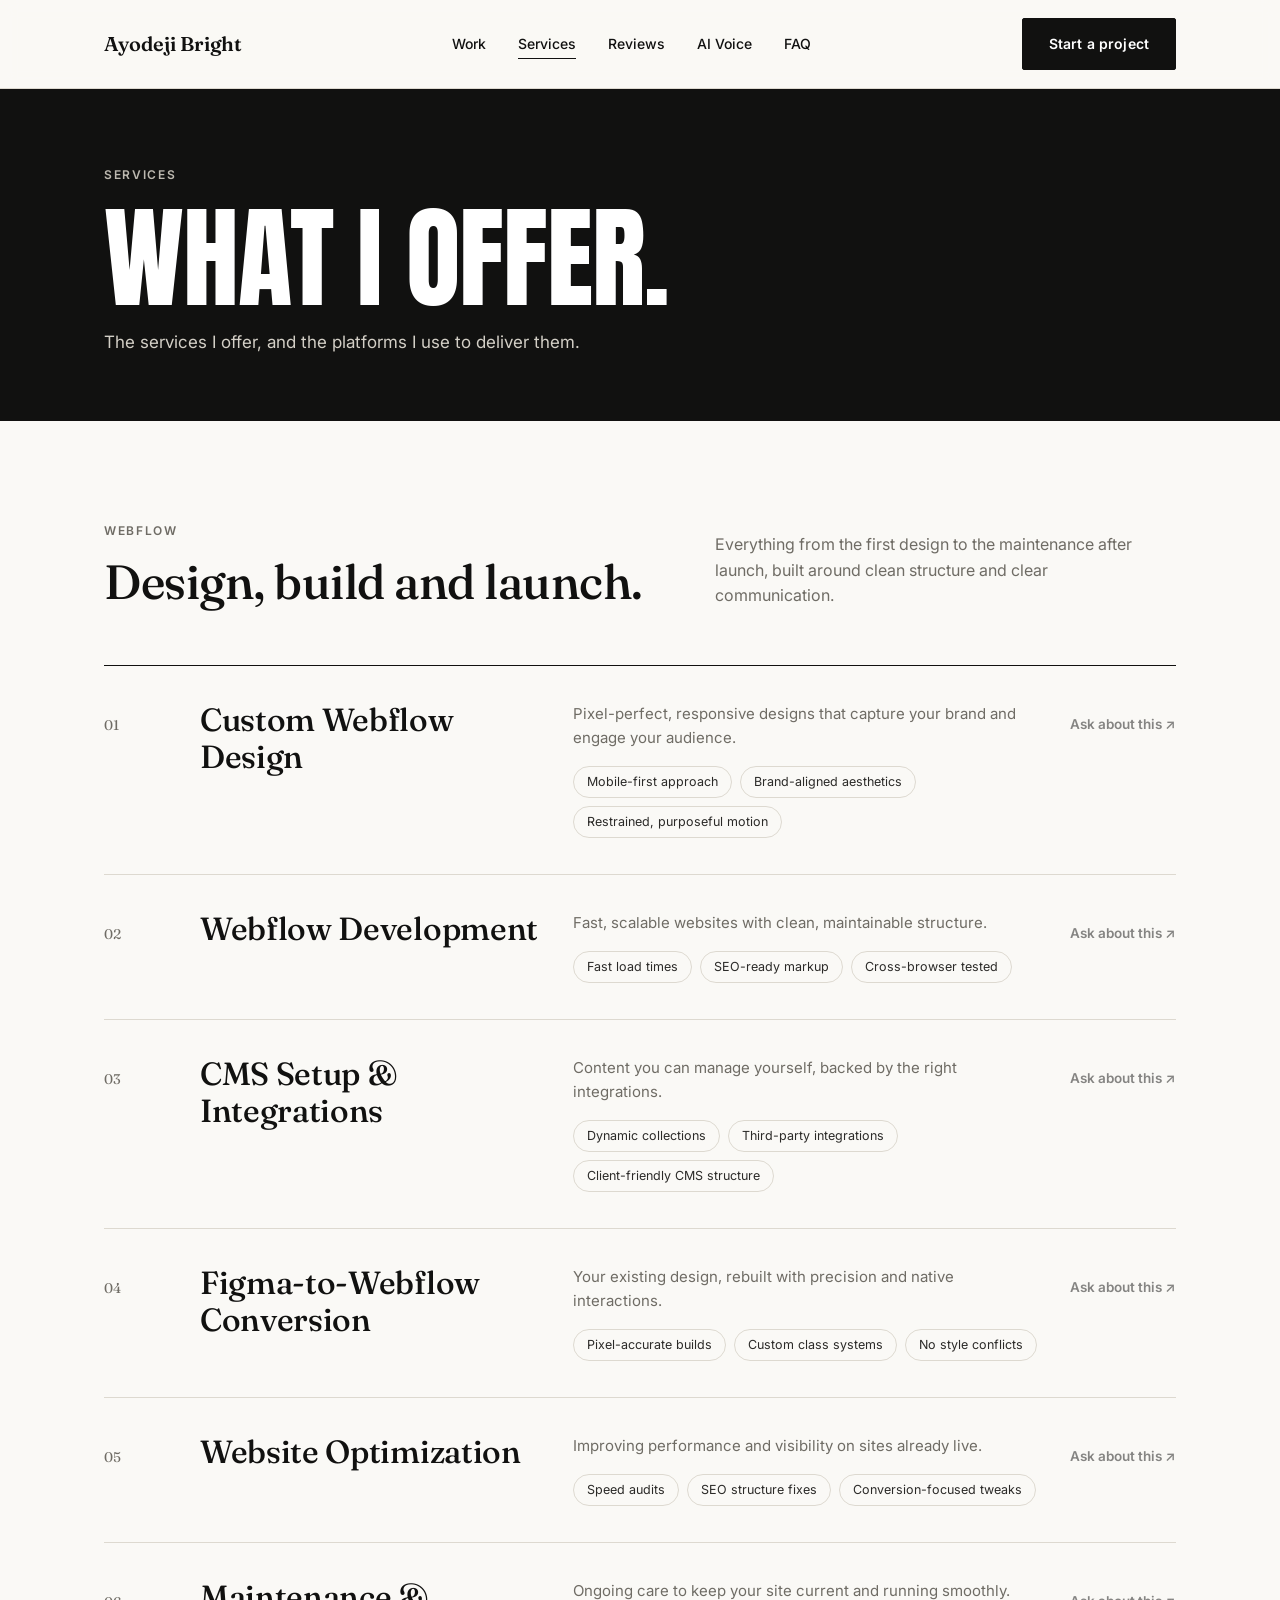
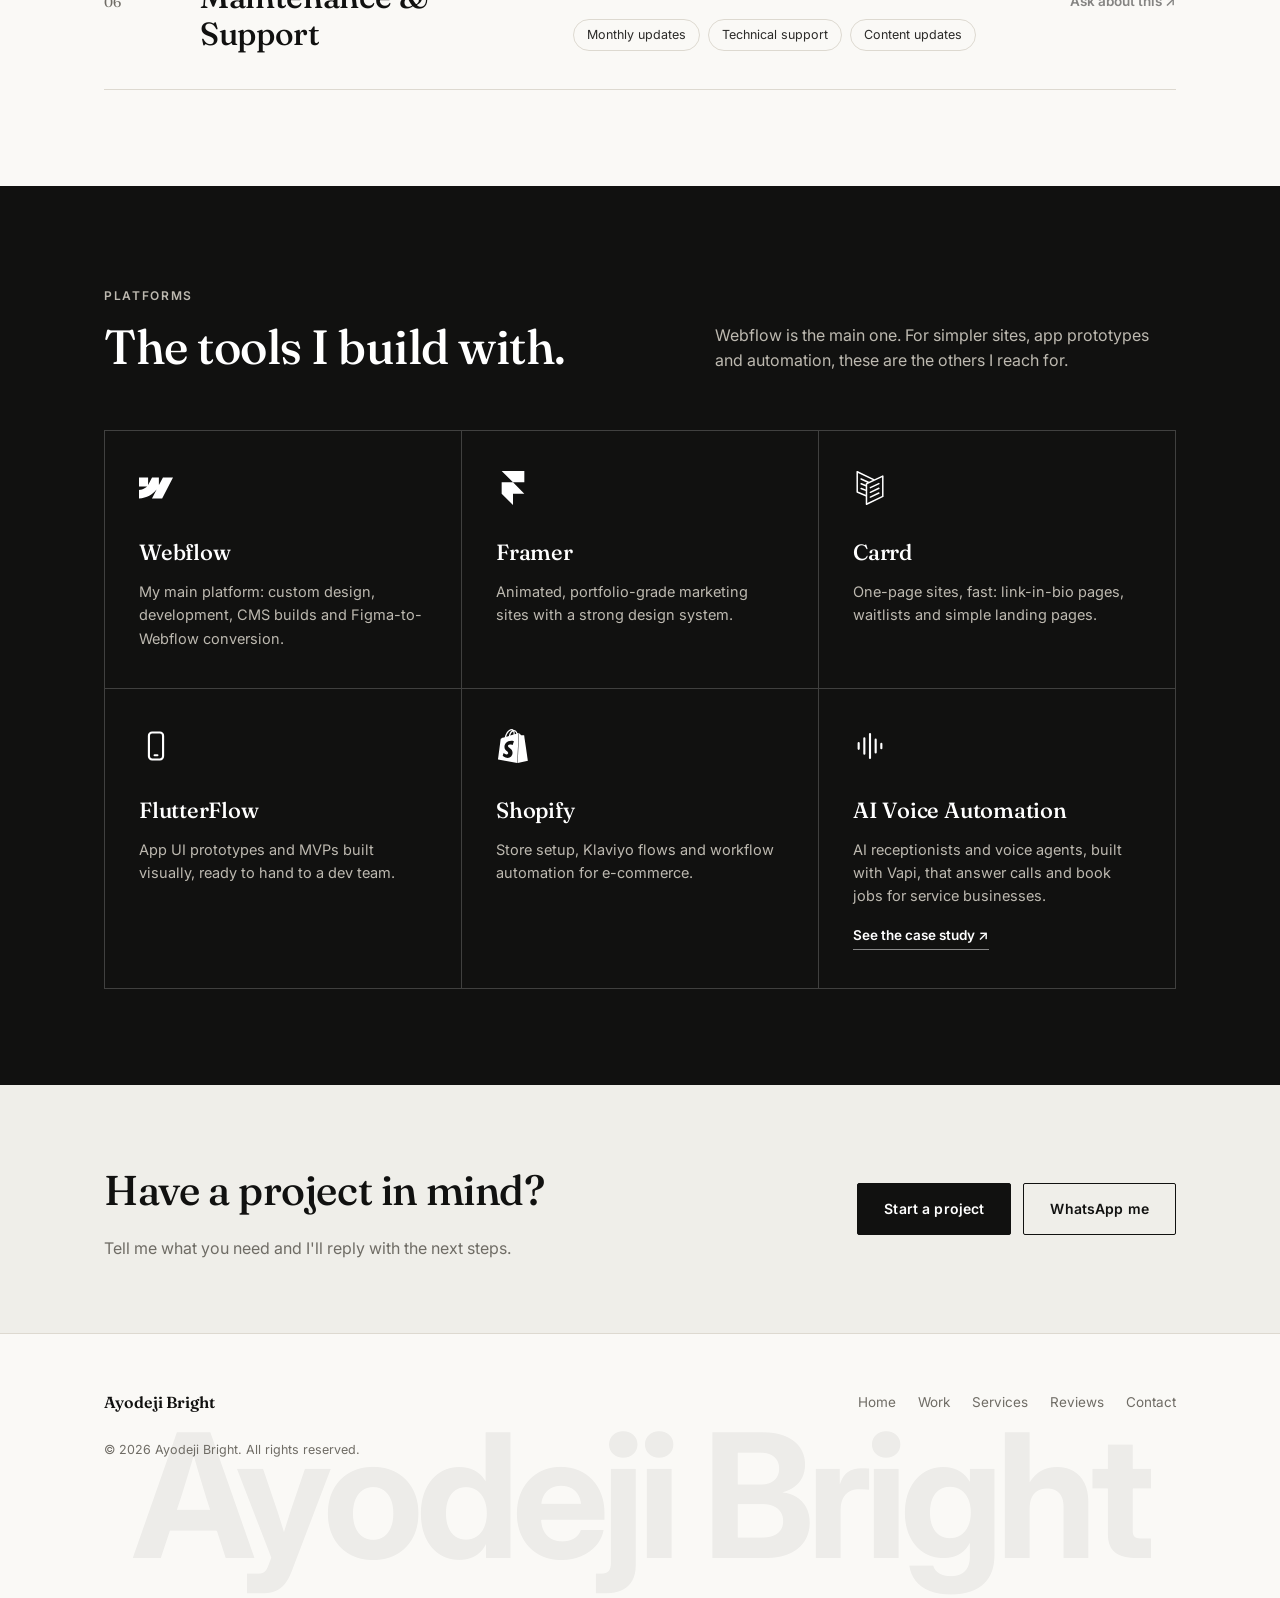
==== commit 0582ab8f: "Add files via upload" ====
--- a/services.html
+++ b/services.html
@@ -34,6 +34,7 @@
     <div class="nav-links" id="nav-links">
       <a href="work.html">Work</a>
       <a href="services.html" class="active" aria-current="page">Services</a>
+      <a href="reviews.html">Reviews</a>
       <a href="index.html#ai-voice">AI Voice</a>
       <a href="index.html#faq">FAQ</a>
     </div>
@@ -189,6 +190,7 @@
           <a href="index.html">Home</a>
           <a href="work.html">Work</a>
           <a href="services.html">Services</a>
+          <a href="reviews.html">Reviews</a>
           <a href="index.html#contact">Contact</a>
         </div>
       </div>
--- a/styles.css
+++ b/styles.css
@@ -802,3 +802,28 @@
 .cta-light .cta-primary:hover{ background:var(--ink-soft); }
 .cta-light .cta-ghost{ color:var(--ink); border-color:var(--ink); }
 .cta-light .cta-ghost:hover{ background:var(--ink); color:var(--white); }
+
+/* ============================================
+   Reviews page
+   ============================================ */
+.reviews-page{ padding:64px 0 96px; }
+.rv-intro{ display:flex; justify-content:space-between; align-items:flex-end; gap:32px; flex-wrap:wrap; margin-bottom:44px; }
+.rv-intro p{ color:var(--graphite); max-width:46ch; margin:0; font-size:16px; }
+.rv-facts{ display:flex; gap:36px; }
+.rv-facts div{ display:flex; flex-direction:column; }
+.rv-facts strong{ font-family:var(--font-display); font-size:2rem; line-height:1; font-weight:500; }
+.rv-facts span{ font-size:12px; letter-spacing:.08em; text-transform:uppercase; color:var(--graphite); margin-top:8px; }
+.review-wall{ columns:2; column-gap:28px; }
+.review-card{ break-inside:avoid; margin:0 0 28px; background:var(--white); border:1px solid var(--line); border-radius:6px; overflow:hidden; transition: transform .3s var(--ease), box-shadow .3s var(--ease); }
+.review-card:hover{ transform:translateY(-3px); box-shadow:0 14px 32px rgba(17,17,16,.08); }
+.rv-bar{ display:flex; justify-content:space-between; padding:10px 16px; background:var(--paper-dim); border-bottom:1px solid var(--line); font-size:11px; letter-spacing:.08em; text-transform:uppercase; color:var(--graphite); font-weight:600; }
+.review-card img{ display:block; width:100%; height:auto; }
+.review-card figcaption{ padding:12px 16px 14px; border-top:1px solid var(--line); }
+.rv-label{ display:block; font-size:12px; letter-spacing:.06em; text-transform:uppercase; font-weight:600; color:var(--ink); margin-bottom:6px; }
+.review-card details summary{ cursor:pointer; font-size:13px; color:var(--graphite); list-style:none; }
+.review-card details summary::-webkit-details-marker{ display:none; }
+.review-card details summary::after{ content:" +"; }
+.review-card details[open] summary::after{ content:" \2212"; }
+.review-card blockquote{ margin:12px 0 0; font-size:14px; line-height:1.6; color:var(--ink-soft); }
+.review-card blockquote cite{ display:block; margin-top:8px; font-style:normal; font-size:12.5px; color:var(--graphite); }
+@media (max-width:760px){ .review-wall{ columns:1; } }
